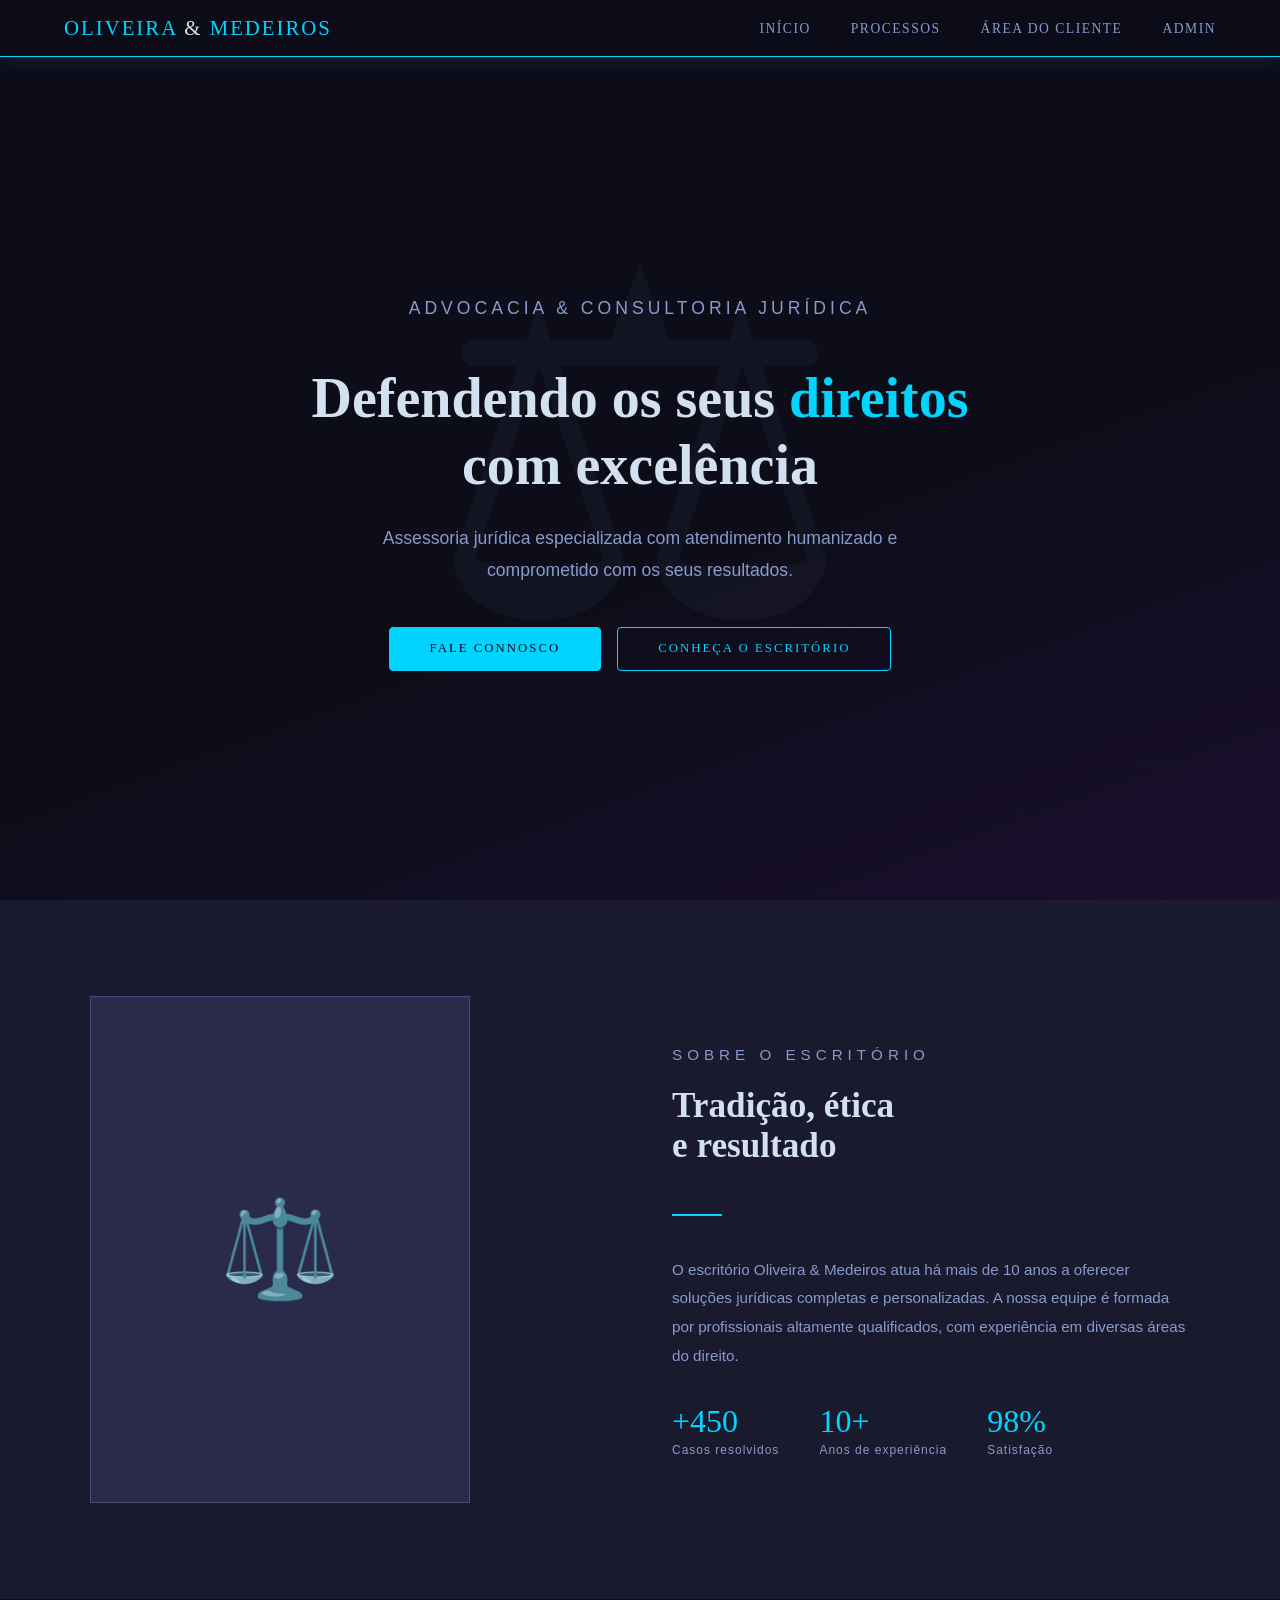
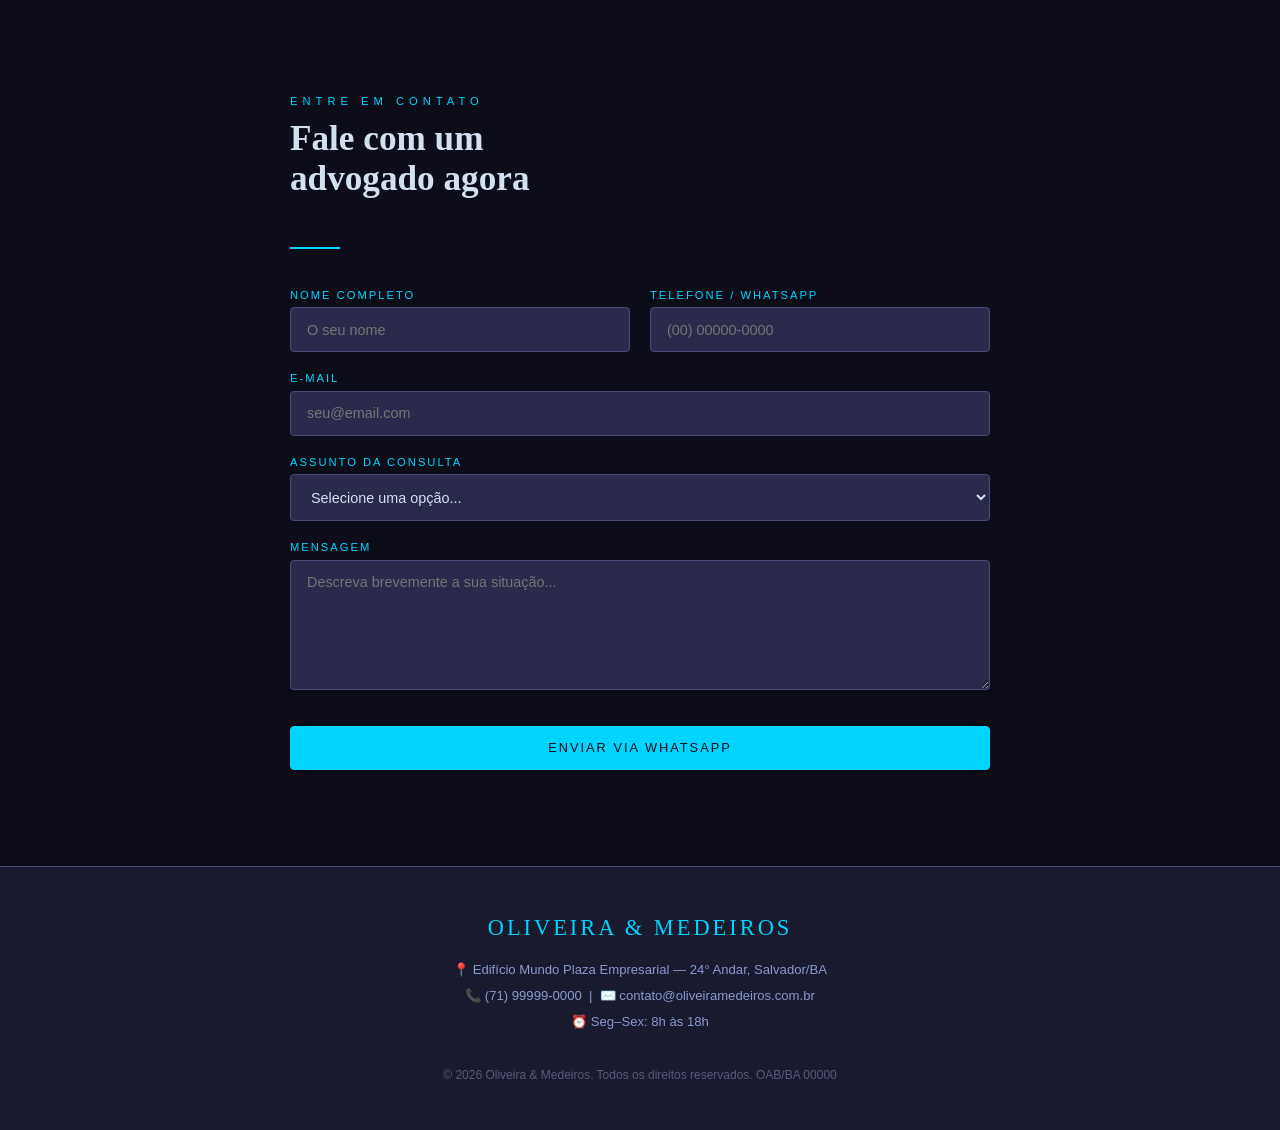
==== index.html @ 36598e97 "first commit" ====
<!DOCTYPE html>
<html lang="pt-BR">
<head>
  <meta charset="UTF-8">
  <meta name="viewport" content="width=device-width, initial-scale=1.0">
  <title>Oliveira & Medeiros — Advocacia</title>
  <link rel="stylesheet" href="style.css">
</head>
<body>

<nav id="navbar">
  <a href="index.html" class="logo">Oliveira <span>&</span> Medeiros</a>
  <div class="menu-toggle" id="mobile-menu">☰</div>
  <ul id="nav-list">
    <li><a href="index.html" class="nav-link active">Início</a></li>
    <li><a href="processos.html" class="nav-link">Processos</a></li>
    <li><a href="login.html" class="nav-link">Área do Cliente</a></li>
    <li><a href="admin.html" class="nav-link">Admin</a></li>
  </ul>
</nav>

<section id="hero">
  <div>
    <p class="hero-tag">Advocacia & Consultoria Jurídica</p>
    <h1>Defendendo os seus <span>direitos</span><br>com excelência</h1>
    <p>Assessoria jurídica especializada com atendimento humanizado e comprometido com os seus resultados.</p>
    <a href="#contato" class="btn btn-fill">Fale Connosco</a>
    &nbsp;&nbsp;
    <a href="#sobre" class="btn">Conheça o Escritório</a>
  </div>
</section>

<section id="sobre">
  <div class="sobre-grid">
    <div class="sobre-img">⚖️</div>
    <div class="sobre-text">
      <p class="section-label">Sobre o Escritório</p>
      <h2 class="section-title">Tradição, ética<br>e resultado</h2>
      <div class="divider"></div>
      <p>O escritório Oliveira & Medeiros atua há mais de 10 anos a oferecer soluções jurídicas completas e personalizadas. A nossa equipe é formada por profissionais altamente qualificados, com experiência em diversas áreas do direito.</p>
      <div class="stats">
        <div><span class="stat-num">+450</span><span class="stat-label">Casos resolvidos</span></div>
        <div><span class="stat-num">10+</span><span class="stat-label">Anos de experiência</span></div>
        <div><span class="stat-num">98%</span><span class="stat-label">Satisfação</span></div>
      </div>
    </div>
  </div>
</section>

<section id="contato">
  <div class="contato-inner">
    <p class="section-label">Entre em Contato</p>
    <h2 class="section-title">Fale com um<br>advogado agora</h2>
    <div class="divider"></div>

    <form id="meuForm">
        <div class="form-row">
          <div class="form-group">
            <label for="nome">Nome completo</label>
            <input type="text" id="nome" placeholder="O seu nome" required>
          </div>
          <div class="form-group">
            <label for="tel">Telefone / WhatsApp</label>
            <input type="tel" id="tel" placeholder="(00) 00000-0000" required>
          </div>
        </div>
        <div class="form-group">
          <label for="email">E-mail</label>
          <input type="email" id="email" placeholder="seu@email.com">
        </div>
        <div class="form-group">
          <label for="assunto">Assunto da Consulta</label>
          <select id="assunto" required>
            <option value="">Selecione uma opção...</option>
            <option>Agendar Consultoria</option>
            <option>Dúvida sobre um Processo</option>
            <option>Ação Trabalhista</option>
            <option>Direito de Família / Divórcio</option>
            <option>Defesa Criminal</option>
            <option>Outros Assuntos</option>
          </select>
        </div>
        <div class="form-group">
          <label for="msg">Mensagem</label>
          <textarea id="msg" placeholder="Descreva brevemente a sua situação..."></textarea>
        </div>
        <div class="form-submit">
          <button type="submit" id="btnEnviar" class="btn btn-fill" style="width: 100%;">
            Enviar via WhatsApp
          </button>
        </div>
    </form>
  </div>
</section>

<footer>
  <div class="footer-logo">OLIVEIRA & MEDEIROS</div>
  <div class="footer-info">
    📍 Edifício Mundo Plaza Empresarial — 24° Andar, Salvador/BA<br>
    📞 (71) 99999-0000 &nbsp;|&nbsp; ✉️ contato@oliveiramedeiros.com.br<br>
    ⏰ Seg–Sex: 8h às 18h
  </div>
  <div class="footer-copy">© 2026 Oliveira & Medeiros. Todos os direitos reservados. OAB/BA 00000</div>
</footer>

<script>
  const navbar = document.getElementById('navbar');
  const navLinks = document.querySelectorAll('.nav-link');
  const sections = document.querySelectorAll('section');
  const mobileMenu = document.getElementById('mobile-menu');
  const navList = document.getElementById('nav-list');

  mobileMenu.addEventListener('click', () => {
    navList.classList.toggle('show');
  });

  navLinks.forEach(link => {
    link.addEventListener('click', () => {
      navList.classList.remove('show');
    });
  });

  window.addEventListener('scroll', () => {
    if (window.scrollY > 50) {
      navbar.classList.add('scrolled');
    } else {
      navbar.classList.remove('scrolled');
    }

    let current = '';
    sections.forEach(section => {
      const sectionTop = section.offsetTop;
      if (scrollY >= (sectionTop - 150)) {
        current = section.getAttribute('id');
      }
    });

    navLinks.forEach(link => {
      link.classList.remove('active');
      if (link.getAttribute('href').includes(current)) {
        link.classList.add('active');
      }
    });
  });

  document.getElementById('meuForm').addEventListener('submit', function(e) {
    e.preventDefault(); 
    const meuNumero = "5571989525751"; 
    const nome = document.getElementById('nome').value;
    const tel = document.getElementById('tel').value;
    const email = document.getElementById('email').value || "Não informado";
    const assunto = document.getElementById('assunto').value;
    const msg = document.getElementById('msg').value || "Nenhuma mensagem adicional.";
    const texto = `*Novo Contacto via Site*\n\n` +
                  `*Nome:* ${nome}\n` +
                  `*Telefone:* ${tel}\n` +
                  `*E-mail:* ${email}\n` +
                  `*Assunto:* ${assunto}\n` +
                  `*Situação:* ${msg}`;
    const textoCodificado = encodeURIComponent(texto);
    const url = `https://wa.me/${meuNumero}?text=${textoCodificado}`;
    window.open(url, '_blank');
  });
</script>

</body>
</html>
---- style.css ----
* { margin: 0; padding: 0; box-sizing: border-box; }
:root {
  --gold: #00d4ff;
  --gold-light: #00f0ff;
  --black: #0d0d1a;
  --dark: #1a1a2e;
  --gray: #2a2a4a;
  --text: #d3e0f0;
  --muted: #8899cc;
}
html { scroll-behavior: smooth; }
body { font-family: 'Georgia', serif; background: var(--black); color: var(--text); }

nav {
  position: fixed; top: 0; width: 100%; z-index: 100;
  background: rgba(13,13,26,0.98); 
  border-bottom: 1px solid var(--gold);
  display: flex; justify-content: space-between; align-items: center;
  padding: 1rem 4rem; 
  box-shadow: 0 4px 20px rgba(0,212,255,0.1);
}
.logo { font-size: 1.3rem; color: var(--gold); letter-spacing: 2px; text-transform: uppercase; text-decoration: none; }
.logo span { color: var(--text); }
nav ul { list-style: none; display: flex; gap: 2.5rem; }
nav ul a { 
  color: var(--muted); text-decoration: none; font-size: 0.85rem; 
  letter-spacing: 1.5px; text-transform: uppercase; transition: color 0.3s; 
  position: relative;
}
nav ul a:hover, nav ul a.active { color: var(--gold); }
.menu-toggle { display: none; color: var(--gold); font-size: 1.8rem; cursor: pointer; }

.btn {
  display: inline-block; padding: 0.85rem 2.5rem;
  border: 1px solid var(--gold); color: var(--gold);
  text-decoration: none; letter-spacing: 2px; font-size: 0.8rem;
  text-transform: uppercase; transition: all 0.3s;
  background: transparent; cursor: pointer; border-radius: 4px;
  text-align: center;
}
.btn:hover { background: var(--gold); color: var(--black); }
.btn-fill { background: var(--gold); color: var(--black); }
.btn-fill:hover { background: var(--gold-light); border-color: var(--gold-light); }

input, textarea, select {
  width: 100%; padding: 0.85rem 1rem;
  background: var(--gray); border: 1px solid #4a4a7a;
  color: var(--text); font-family: sans-serif; font-size: 0.9rem;
  outline: none; transition: border-color 0.3s; border-radius: 4px;
}
input:focus, textarea:focus, select:focus { border-color: var(--gold); }
label { display: block; font-size: 0.7rem; letter-spacing: 2px; color: var(--gold); text-transform: uppercase; margin-bottom: 0.4rem; font-family: sans-serif; }

.page-container {
  min-height: 100vh;
  padding: 8rem 2rem 4rem;
  display: flex;
  align-items: center;
  justify-content: center;
}

.box-card {
  background: var(--dark);
  border: 1px solid #4a4a7a;
  padding: 3rem;
  border-radius: 8px;
  width: 100%;
  box-shadow: 0 10px 30px rgba(0,0,0,0.5);
}

.box-title { font-size: 1.8rem; margin-bottom: 0.5rem; text-align: center; color: var(--gold); }
.box-subtitle { font-family: sans-serif; color: var(--muted); text-align: center; margin-bottom: 2rem; font-size: 0.9rem; }

.admin-grid {
  display: grid;
  grid-template-columns: 1fr 1fr;
  gap: 1.5rem;
  max-width: 900px;
  margin: 0 auto;
}
.admin-item {
  background: var(--gray);
  padding: 1.5rem;
  border-radius: 8px;
  text-align: center;
  border: 1px solid #4a4a7a;
}
.admin-item h3 { margin-bottom: 1.5rem; font-size: 1.2rem; }
.admin-actions-grid {
  display: grid;
  grid-template-columns: 1fr 1fr;
  gap: 0.5rem;
}

@media (max-width: 768px) {
  .menu-toggle { display: block; }
  nav ul {
    position: absolute; top: 100%; left: 0; width: 100%;
    background: rgba(13,13,26,0.98);
    flex-direction: column; align-items: center; gap: 0;
    max-height: 0; overflow: hidden;
    transition: max-height 0.4s ease-in-out;
    border-bottom: 1px solid var(--gold);
  }
  nav ul.show { max-height: 300px; }
  nav ul a { display: block; padding: 1.5rem; border-bottom: 1px solid #4a4a7a; }
  .admin-grid { grid-template-columns: 1fr; }
  .box-card { padding: 2rem 1.5rem; }
}

#hero { min-height: 100vh; display: flex; align-items: center; justify-content: center; text-align: center; padding: 8rem 2rem 4rem; background: linear-gradient(160deg, #0d0d1a 60%, #1a0f2e); position: relative; overflow: hidden; }
#hero::before { content: '⚖'; position: absolute; font-size: 30rem; opacity: 0.03; top: 50%; left: 50%; transform: translate(-50%, -50%); pointer-events: none; }
.hero-tag { font-size: 0.75rem; letter-spacing: 4px; color: var(--gold); text-transform: uppercase; margin-bottom: 1.5rem; }
#hero h1 { font-size: 3.5rem; line-height: 1.2; margin-bottom: 1.5rem; }
#hero h1 span { color: var(--gold); }
#hero p { font-size: 1.1rem; color: var(--muted); max-width: 550px; margin: 0 auto 2.5rem; line-height: 1.8; font-family: sans-serif; }

section { padding: 6rem 4rem; }
.section-label { font-size: 0.7rem; letter-spacing: 5px; color: var(--gold); text-transform: uppercase; margin-bottom: 0.75rem; font-family: sans-serif; }
.section-title { font-size: 2.2rem; margin-bottom: 3rem; }
.divider { width: 50px; height: 2px; background: var(--gold); margin: 1rem 0 2.5rem; }

#sobre { background: var(--dark); }
.sobre-grid { display: grid; grid-template-columns: 1fr 1fr; gap: 4rem; align-items: center; max-width: 1100px; margin: 0 auto; }
.sobre-img { width: 100%; aspect-ratio: 3/4; max-width: 380px; background: var(--gray); border: 1px solid #4a4a7a; display: flex; align-items: center; justify-content: center; font-size: 6rem; color: #5a5a8a; }
.sobre-text p { font-family: sans-serif; color: var(--muted); line-height: 1.9; margin-bottom: 1rem; font-size: 0.95rem; }
.stats { display: flex; gap: 2.5rem; margin-top: 2rem; }
.stat-num { font-size: 2rem; color: var(--gold); display: block; }
.stat-label { font-size: 0.75rem; color: var(--muted); font-family: sans-serif; letter-spacing: 1px; }

#contato { background: var(--black); }
.contato-inner { max-width: 700px; margin: 0 auto; }
.form-group { margin-bottom: 1.25rem; }
.form-row { display: grid; grid-template-columns: 1fr 1fr; gap: 1.25rem; }
textarea { resize: vertical; min-height: 130px; }
.form-submit { margin-top: 2rem; }

footer { background: var(--dark); border-top: 1px solid #4a4a7a; padding: 3rem 4rem; text-align: center; }
.footer-logo { font-size: 1.4rem; color: var(--gold); letter-spacing: 3px; margin-bottom: 1rem; }
.footer-info { font-family: sans-serif; color: var(--muted); font-size: 0.82rem; line-height: 2; }
.footer-copy { margin-top: 2rem; font-size: 0.75rem; color: #5a5a7a; font-family: sans-serif; }

@media (max-width: 768px) {
  section { padding: 4rem 2rem; }
  #hero h1 { font-size: 2.4rem; }
  .sobre-grid { grid-template-columns: 1fr; }
  .form-row { grid-template-columns: 1fr; }
}
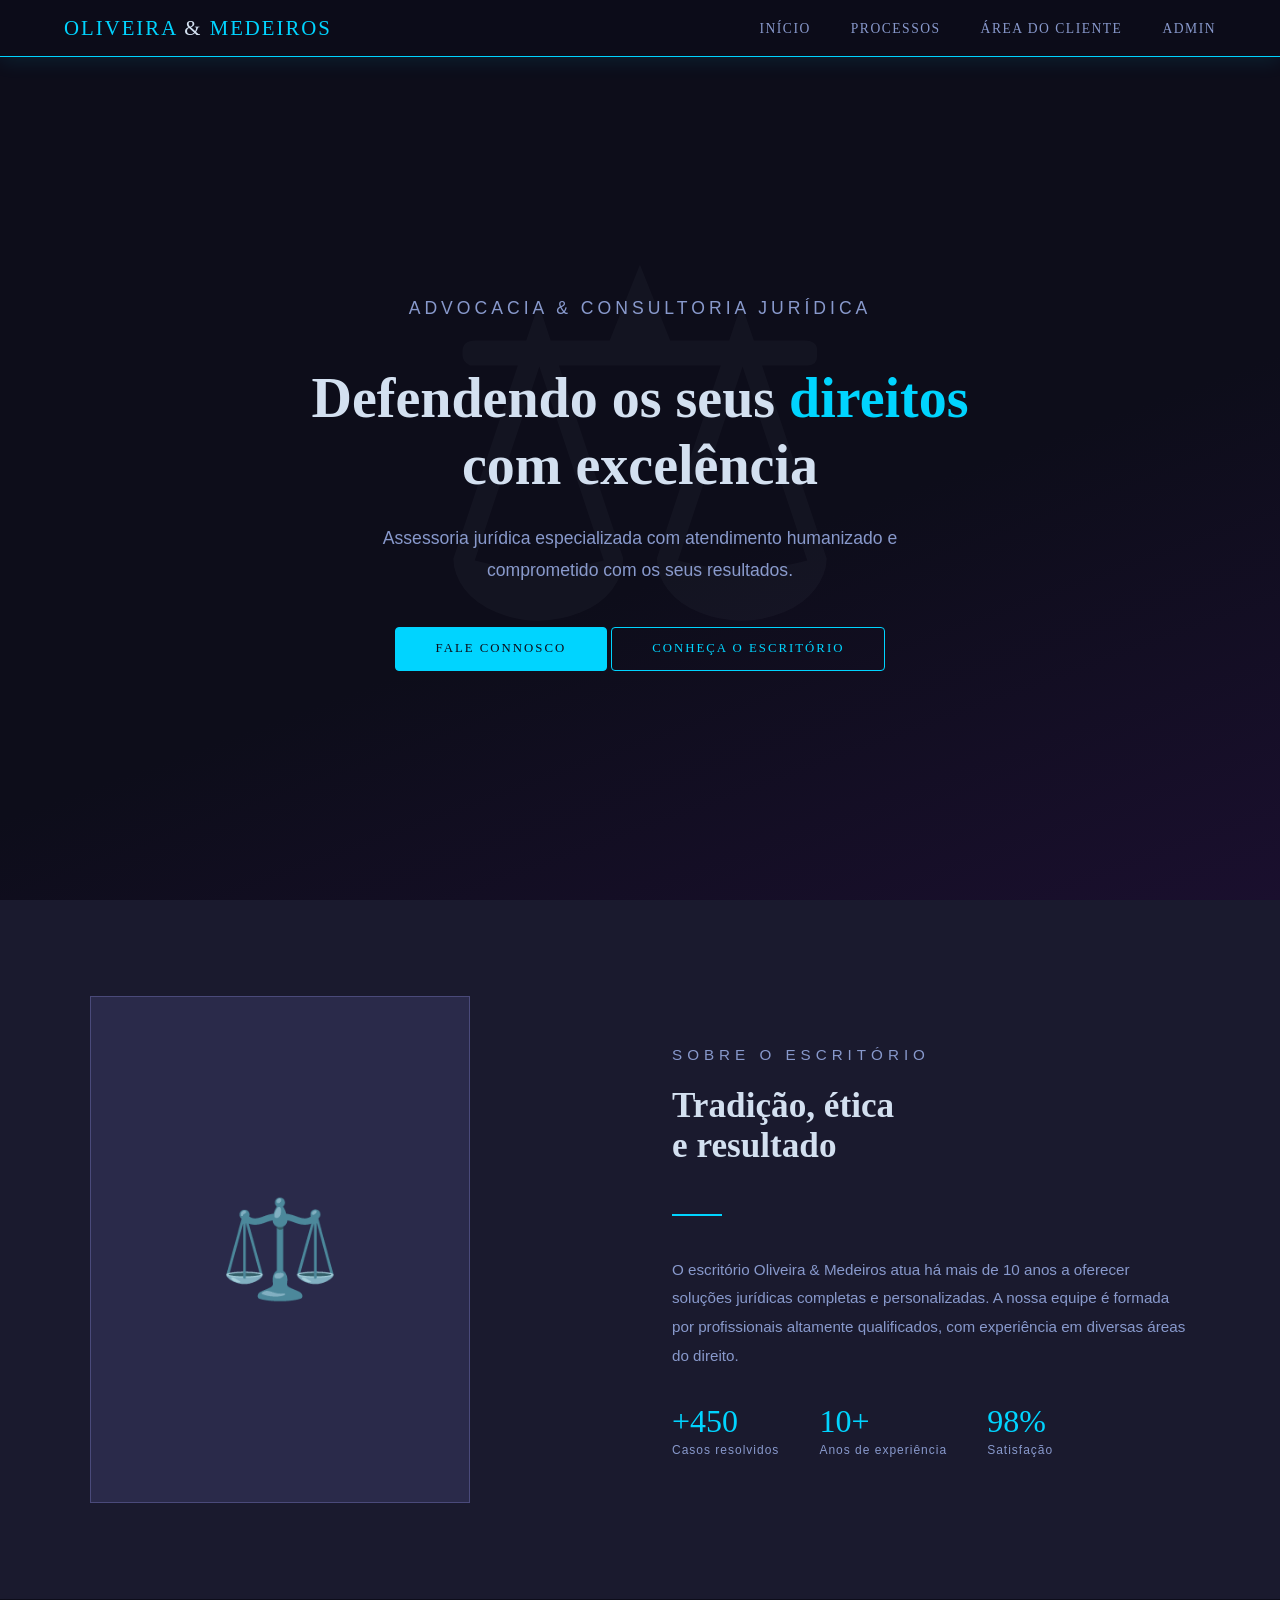
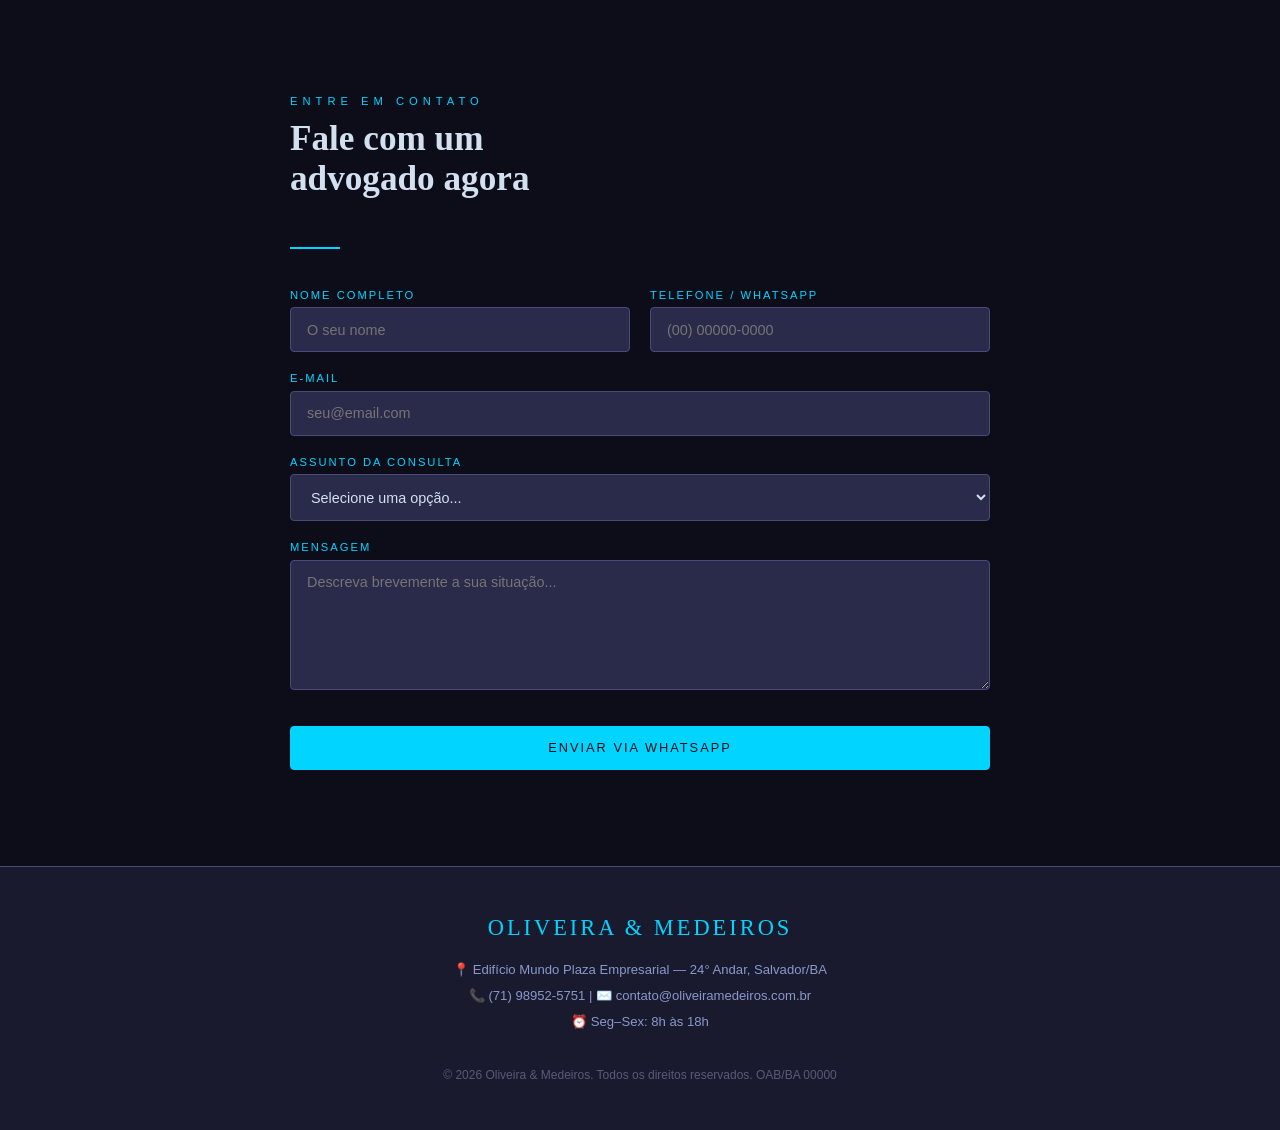
==== commit 04ee7d05: "Ok" ====
--- a/index.html
+++ b/index.html
@@ -25,7 +25,7 @@
     <h1>Defendendo os seus <span>direitos</span><br>com excelência</h1>
     <p>Assessoria jurídica especializada com atendimento humanizado e comprometido com os seus resultados.</p>
     <a href="#contato" class="btn btn-fill">Fale Connosco</a>
-    &nbsp;&nbsp;
+    
     <a href="#sobre" class="btn">Conheça o Escritório</a>
   </div>
 </section>
@@ -97,7 +97,7 @@
   <div class="footer-logo">OLIVEIRA & MEDEIROS</div>
   <div class="footer-info">
     📍 Edifício Mundo Plaza Empresarial — 24° Andar, Salvador/BA<br>
-    📞 (71) 99999-0000 &nbsp;|&nbsp; ✉️ contato@oliveiramedeiros.com.br<br>
+    📞 (71) 98952-5751  | ✉️ contato@oliveiramedeiros.com.br<br>
     ⏰ Seg–Sex: 8h às 18h
   </div>
   <div class="footer-copy">© 2026 Oliveira & Medeiros. Todos os direitos reservados. OAB/BA 00000</div>
@@ -158,7 +158,7 @@
                   `*Assunto:* ${assunto}\n` +
                   `*Situação:* ${msg}`;
     const textoCodificado = encodeURIComponent(texto);
-    const url = `https://wa.me/${meuNumero}?text=${textoCodificado}`;
+    const url = `https://web.whatsapp.com/send?phone=${meuNumero}&text=${textoCodificado}`;
     window.open(url, '_blank');
   });
 </script>
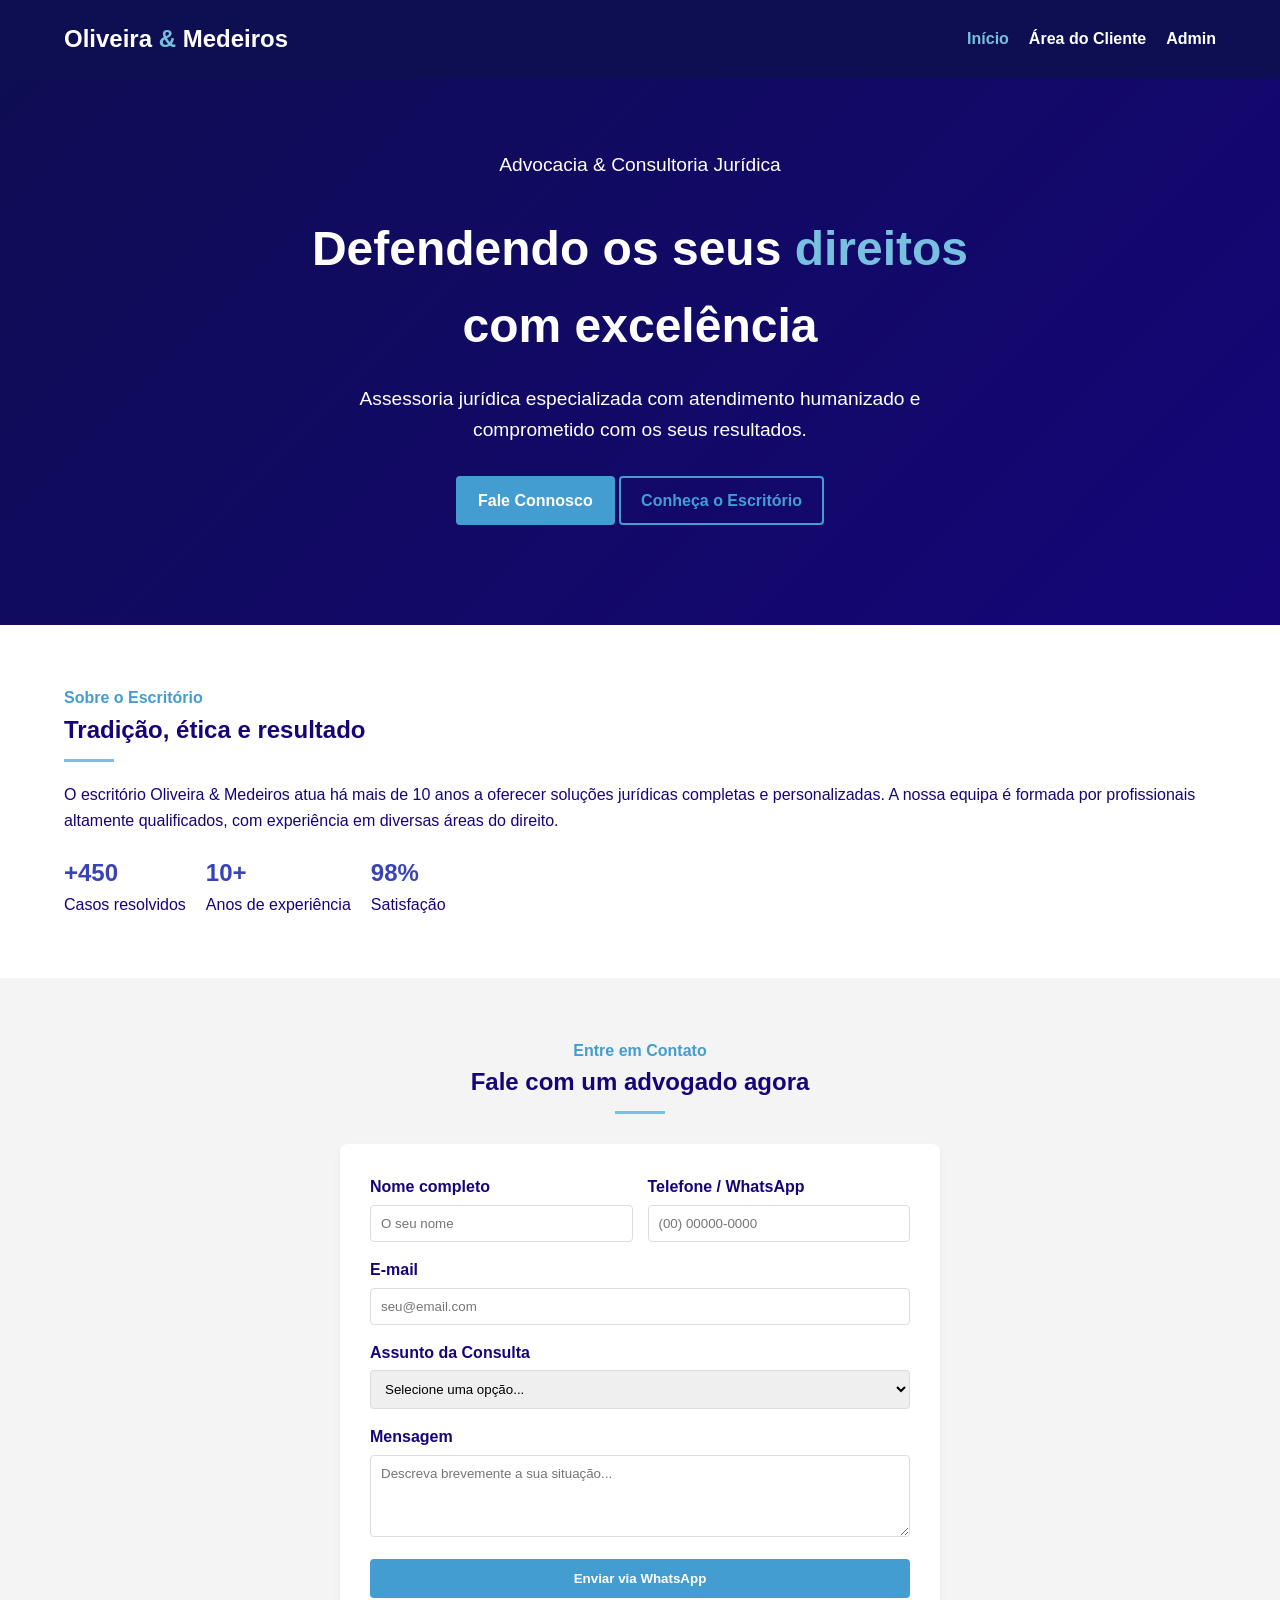
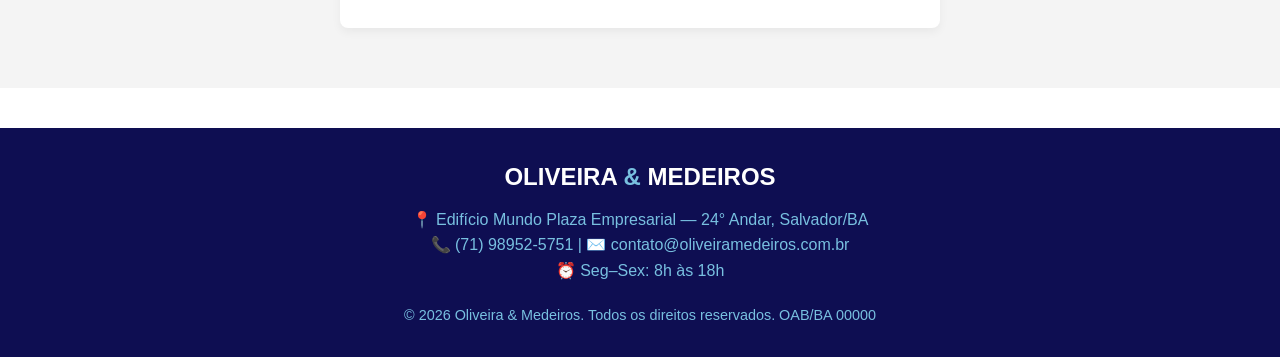
==== commit d5a6a366: "Separação da página admin e mudança no código." ====
--- a/index.html
+++ b/index.html
@@ -1,167 +1,619 @@
 <!DOCTYPE html>
 <html lang="pt-BR">
+
 <head>
   <meta charset="UTF-8">
   <meta name="viewport" content="width=device-width, initial-scale=1.0">
   <title>Oliveira & Medeiros — Advocacia</title>
-  <link rel="stylesheet" href="style.css">
+
+  <style>
+    /* ==========================================
+       VARIÁVEIS DE CORES (A Nova Paleta)
+       ========================================== */
+    :root {
+      --sky-blue-light: #78c0e0ff;
+      --blue-bell: #449dd1ff;
+      --navy: #150578ff;
+      --deep-twilight: #0e0e52ff;
+      --ocean-twilight: #3943b7ff;
+
+      --branco: #ffffff;
+      --cinza-claro: #f4f4f4;
+      --cinza-borda: #ddd;
+    }
+
+    /* ==========================================
+       ESTILOS GERAIS E TIPOGRAFIA
+       ========================================== */
+    * {
+      margin: 0;
+      padding: 0;
+      box-sizing: border-box;
+      font-family: sans-serif;
+    }
+
+    body {
+      color: var(--navy);
+      background-color: var(--branco);
+      line-height: 1.6;
+    }
+
+    a {
+      text-decoration: none;
+    }
+
+    /* Botões */
+    .btn {
+      display: inline-block;
+      padding: 10px 20px;
+      border-radius: 4px;
+      font-weight: bold;
+      cursor: pointer;
+      text-align: center;
+      transition: all 0.3s ease;
+      border: 2px solid var(--blue-bell);
+      color: var(--blue-bell);
+      background: transparent;
+    }
+
+    .btn:hover {
+      background: var(--sky-blue-light);
+      border-color: var(--sky-blue-light);
+      color: var(--deep-twilight);
+    }
+
+    .btn-fill {
+      background: var(--blue-bell);
+      color: var(--branco);
+      border: 2px solid var(--blue-bell);
+    }
+
+    .btn-fill:hover {
+      background: var(--ocean-twilight);
+      border-color: var(--ocean-twilight);
+      color: var(--branco);
+    }
+
+    /* ==========================================
+       NAVEGAÇÃO (Navbar)
+       ========================================== */
+    #navbar {
+      position: fixed;
+      top: 0;
+      width: 100%;
+      display: flex;
+      justify-content: space-between;
+      align-items: center;
+      padding: 20px 5%;
+      background: var(--deep-twilight);
+      z-index: 1000;
+      transition: 0.3s;
+    }
+
+    #navbar .logo {
+      color: var(--branco);
+      font-size: 24px;
+      font-weight: bold;
+    }
+
+    #navbar .logo span {
+      color: var(--sky-blue-light);
+    }
+
+    #nav-list {
+      display: flex;
+      list-style: none;
+      gap: 20px;
+    }
+
+    .nav-link {
+      color: var(--branco);
+      font-weight: bold;
+      transition: 0.3s;
+    }
+
+    .nav-link:hover,
+    .nav-link.active {
+      color: var(--sky-blue-light);
+    }
+
+    .menu-toggle {
+      display: none;
+      color: var(--branco);
+      font-size: 24px;
+      cursor: pointer;
+    }
+
+    /* ==========================================
+       PÁGINA INICIAL (Home)
+       ========================================== */
+    #hero {
+      background: linear-gradient(135deg, var(--deep-twilight), var(--navy));
+      color: var(--branco);
+      padding: 150px 5% 100px;
+      text-align: center;
+    }
+
+    #hero h1 {
+      font-size: 3rem;
+      margin-bottom: 20px;
+    }
+
+    #hero h1 span {
+      color: var(--sky-blue-light);
+    }
+
+    #hero p {
+      font-size: 1.2rem;
+      margin-bottom: 30px;
+      max-width: 600px;
+      margin-left: auto;
+      margin-right: auto;
+    }
+
+    section {
+      padding: 60px 5%;
+    }
+
+    /* ==========================================
+       CONTROLE DE VISUALIZAÇÃO (SPA)
+       ========================================== */
+    .view-section {
+      display: none;
+      padding-top: 100px;
+      min-height: 80vh;
+    }
+
+    .view-section.active {
+      display: block;
+    }
+
+    #view-home.active {
+      padding-top: 0;
+    }
+
+    /* ==========================================
+       SISTEMA: LOGIN E PAINÉIS
+       ========================================== */
+    .system-container {
+      max-width: 800px;
+      margin: 0 auto;
+      padding: 20px;
+    }
+
+    .system-header {
+      display: flex;
+      justify-content: space-between;
+      align-items: center;
+      margin-bottom: 30px;
+      border-bottom: 2px solid var(--sky-blue-light);
+      padding-bottom: 10px;
+      color: var(--navy);
+    }
+
+    /* Login */
+    .login-box {
+      max-width: 400px;
+      margin: 40px auto;
+      padding: 30px;
+      background: var(--cinza-claro);
+      border-radius: 8px;
+      border-top: 5px solid var(--ocean-twilight);
+      box-shadow: 0 4px 10px rgba(0, 0, 0, 0.1);
+    }
+
+    .form-group {
+      margin-bottom: 15px;
+    }
+
+    .form-group label {
+      display: block;
+      margin-bottom: 5px;
+      font-weight: bold;
+      color: var(--navy);
+    }
+
+    .form-group input,
+    .form-group select,
+    .form-group textarea {
+      width: 100%;
+      padding: 10px;
+      border: 1px solid var(--cinza-borda);
+      border-radius: 4px;
+    }
+
+    .login-error {
+      color: #e74c3c;
+      font-size: 14px;
+      margin-top: 10px;
+      display: none;
+    }
+
+    /* Tabela de Processos */
+    .process-card {
+      background: var(--branco);
+      border-left: 5px solid var(--blue-bell);
+      padding: 15px;
+      border-radius: 6px;
+      margin-bottom: 15px;
+      box-shadow: 0 2px 5px rgba(0, 0, 0, 0.1);
+    }
+
+    .process-header {
+      display: flex;
+      justify-content: space-between;
+      font-weight: bold;
+      margin-bottom: 10px;
+      color: var(--navy);
+    }
+
+    .status-badge {
+      padding: 4px 8px;
+      border-radius: 12px;
+      font-size: 12px;
+      font-weight: bold;
+      color: var(--branco);
+    }
+
+    .status-andamento {
+      background: var(--ocean-twilight);
+    }
+
+    .status-concluido {
+      background: var(--sky-blue-light);
+      color: var(--deep-twilight);
+    }
+
+    /* ==========================================
+       RODAPÉ (Footer)
+       ========================================== */
+    footer {
+      background: var(--deep-twilight);
+      color: var(--sky-blue-light);
+      text-align: center;
+      padding: 30px 5%;
+      margin-top: 40px;
+    }
+
+    .footer-logo {
+      font-size: 1.5rem;
+      font-weight: bold;
+      color: var(--branco);
+      margin-bottom: 10px;
+    }
+
+    /* ==========================================
+       RESPONSIVIDADE
+       ========================================== */
+    @media (max-width: 768px) {
+      .menu-toggle {
+        display: block;
+      }
+
+      #nav-list {
+        display: none;
+        flex-direction: column;
+        position: absolute;
+        top: 60px;
+        left: 0;
+        width: 100%;
+        background: var(--navy);
+        padding: 20px;
+      }
+
+      #nav-list.show {
+        display: flex;
+      }
+
+      .system-header {
+        flex-direction: column;
+        gap: 10px;
+      }
+
+      .form-row {
+        flex-direction: column;
+      }
+    }
+  </style>
 </head>
+
 <body>
 
-<nav id="navbar">
-  <a href="index.html" class="logo">Oliveira <span>&</span> Medeiros</a>
-  <div class="menu-toggle" id="mobile-menu">☰</div>
-  <ul id="nav-list">
-    <li><a href="index.html" class="nav-link active">Início</a></li>
-    <li><a href="processos.html" class="nav-link">Processos</a></li>
-    <li><a href="login.html" class="nav-link">Área do Cliente</a></li>
-    <li><a href="admin.html" class="nav-link">Admin</a></li>
-  </ul>
-</nav>
-
-<section id="hero">
-  <div>
-    <p class="hero-tag">Advocacia & Consultoria Jurídica</p>
-    <h1>Defendendo os seus <span>direitos</span><br>com excelência</h1>
-    <p>Assessoria jurídica especializada com atendimento humanizado e comprometido com os seus resultados.</p>
-    <a href="#contato" class="btn btn-fill">Fale Connosco</a>
-    
-    <a href="#sobre" class="btn">Conheça o Escritório</a>
+  <nav id="navbar">
+    <a href="#" onclick="navigate('home')" class="logo">Oliveira <span>&</span> Medeiros</a>
+    <div class="menu-toggle" id="mobile-menu">☰</div>
+    <ul id="nav-list">
+      <li><a href="#" onclick="navigate('home')" class="nav-link active" data-target="home">Início</a></li>
+      <li><a href="#" onclick="navigate('login')" class="nav-link" data-target="login">Área do Cliente</a></li>
+      <li><a href="admin.html" class="nav-link">Admin</a></li>
+    </ul>
+  </nav>
+
+  <div id="view-home" class="view-section active">
+    <section id="hero">
+      <div>
+        <p class="hero-tag">Advocacia & Consultoria Jurídica</p>
+        <h1>Defendendo os seus <span>direitos</span><br>com excelência</h1>
+        <p>Assessoria jurídica especializada com atendimento humanizado e comprometido com os seus resultados.</p>
+        <a href="#contato" class="btn btn-fill">Fale Connosco</a>
+        <a href="#sobre" class="btn">Conheça o Escritório</a>
+      </div>
+    </section>
+
+    <section id="sobre">
+      <div class="sobre-grid">
+        <div class="sobre-text">
+          <p class="section-label" style="color: var(--blue-bell); font-weight: bold;">Sobre o Escritório</p>
+          <h2 class="section-title">Tradição, ética e resultado</h2>
+          <div class="divider"
+            style="height: 3px; background: var(--sky-blue-light); width: 50px; margin: 10px 0 20px;"></div>
+          <p>O escritório Oliveira & Medeiros atua há mais de 10 anos a oferecer soluções jurídicas completas e
+            personalizadas. A nossa equipa é formada por profissionais altamente qualificados, com experiência em
+            diversas áreas do direito.</p>
+          <div class="stats" style="display: flex; gap: 20px; margin-top: 20px;">
+            <div><span class="stat-num"
+                style="font-size: 24px; font-weight: bold; color: var(--ocean-twilight);">+450</span><br><span
+                class="stat-label">Casos resolvidos</span></div>
+            <div><span class="stat-num"
+                style="font-size: 24px; font-weight: bold; color: var(--ocean-twilight);">10+</span><br><span
+                class="stat-label">Anos de experiência</span></div>
+            <div><span class="stat-num"
+                style="font-size: 24px; font-weight: bold; color: var(--ocean-twilight);">98%</span><br><span
+                class="stat-label">Satisfação</span></div>
+          </div>
+        </div>
+      </div>
+    </section>
+
+    <section id="contato" style="background: var(--cinza-claro);">
+      <div class="contato-inner" style="max-width: 600px; margin: 0 auto;">
+        <p class="section-label" style="color: var(--blue-bell); font-weight: bold; text-align: center;">Entre em
+          Contato</p>
+        <h2 class="section-title" style="text-align: center;">Fale com um advogado agora</h2>
+        <div class="divider"
+          style="height: 3px; background: var(--sky-blue-light); width: 50px; margin: 10px auto 30px;"></div>
+
+        <form id="meuForm"
+          style="background: var(--branco); padding: 30px; border-radius: 8px; box-shadow: 0 4px 10px rgba(0,0,0,0.05);">
+          <div class="form-row" style="display: flex; gap: 15px;">
+            <div class="form-group" style="flex: 1;">
+              <label for="nome">Nome completo</label>
+              <input type="text" id="nome" placeholder="O seu nome" required>
+            </div>
+            <div class="form-group" style="flex: 1;">
+              <label for="tel">Telefone / WhatsApp</label>
+              <input type="tel" id="tel" placeholder="(00) 00000-0000" required>
+            </div>
+          </div>
+          <div class="form-group">
+            <label for="email">E-mail</label>
+            <input type="email" id="email" placeholder="seu@email.com">
+          </div>
+          <div class="form-group">
+            <label for="assunto">Assunto da Consulta</label>
+            <select id="assunto" required>
+              <option value="">Selecione uma opção...</option>
+              <option>Agendar Consultoria</option>
+              <option>Dúvida sobre um Processo</option>
+              <option>Ação Trabalhista</option>
+              <option>Direito de Família / Divórcio</option>
+              <option>Defesa Criminal</option>
+              <option>Outros Assuntos</option>
+            </select>
+          </div>
+          <div class="form-group">
+            <label for="msg">Mensagem</label>
+            <textarea id="msg" placeholder="Descreva brevemente a sua situação..." rows="4"></textarea>
+          </div>
+          <div class="form-submit">
+            <button type="submit" id="btnEnviar" class="btn btn-fill" style="width: 100%;">
+              Enviar via WhatsApp
+            </button>
+          </div>
+        </form>
+      </div>
+    </section>
   </div>
-</section>
-
-<section id="sobre">
-  <div class="sobre-grid">
-    <div class="sobre-img">⚖️</div>
-    <div class="sobre-text">
-      <p class="section-label">Sobre o Escritório</p>
-      <h2 class="section-title">Tradição, ética<br>e resultado</h2>
-      <div class="divider"></div>
-      <p>O escritório Oliveira & Medeiros atua há mais de 10 anos a oferecer soluções jurídicas completas e personalizadas. A nossa equipe é formada por profissionais altamente qualificados, com experiência em diversas áreas do direito.</p>
-      <div class="stats">
-        <div><span class="stat-num">+450</span><span class="stat-label">Casos resolvidos</span></div>
-        <div><span class="stat-num">10+</span><span class="stat-label">Anos de experiência</span></div>
-        <div><span class="stat-num">98%</span><span class="stat-label">Satisfação</span></div>
+
+  <div id="view-login" class="view-section">
+    <div class="system-container login-box">
+      <h2 style="text-align: center; margin-bottom: 20px; color: var(--navy);">Acesso do Cliente</h2>
+
+      <form id="form-login">
+        <div class="form-group">
+          <label for="login-user">CPF do Cliente</label>
+          <input type="text" id="login-user" required>
+        </div>
+        <div class="form-group">
+          <label for="login-pass">Senha</label>
+          <input type="password" id="login-pass" required>
+        </div>
+        <p id="login-error" class="login-error">Credenciais inválidas!</p>
+        <button type="submit" class="btn btn-fill" style="width: 100%; margin-top: 10px;">Entrar</button>
+      </form>
+      <p style="text-align: center; font-size: 12px; margin-top: 15px; color: #666;">
+        (Dica de teste -> Cliente: cliente / 123)
+      </p>
+    </div>
+  </div>
+
+  <div id="view-cliente" class="view-section">
+    <div class="system-container">
+      <div class="system-header">
+        <h2>Meus Processos</h2>
+        <button onclick="logout()" class="btn">Sair</button>
+      </div>
+      <div id="lista-processos-cliente">
       </div>
     </div>
   </div>
-</section>
-
-<section id="contato">
-  <div class="contato-inner">
-    <p class="section-label">Entre em Contato</p>
-    <h2 class="section-title">Fale com um<br>advogado agora</h2>
-    <div class="divider"></div>
-
-    <form id="meuForm">
-        <div class="form-row">
-          <div class="form-group">
-            <label for="nome">Nome completo</label>
-            <input type="text" id="nome" placeholder="O seu nome" required>
+
+  <footer>
+    <div class="footer-logo">OLIVEIRA <span style="color: var(--sky-blue-light);">&</span> MEDEIROS</div>
+    <div class="footer-info">
+      📍 Edifício Mundo Plaza Empresarial — 24° Andar, Salvador/BA<br>
+      📞 (71) 98952-5751 | ✉️ contato@oliveiramedeiros.com.br<br>
+      ⏰ Seg–Sex: 8h às 18h
+    </div>
+    <div class="footer-copy" style="margin-top: 20px; font-size: 0.9em;">
+      © 2026 Oliveira & Medeiros. Todos os direitos reservados. OAB/BA 00000
+    </div>
+  </footer>
+
+  <script>
+    /* ==================================================
+       1. NAVEGAÇÃO E SCROLL
+       ================================================== */
+    const navbar = document.getElementById('navbar');
+    const navLinks = document.querySelectorAll('.nav-link');
+    const sections = document.querySelectorAll('section');
+    const mobileMenu = document.getElementById('mobile-menu');
+    const navList = document.getElementById('nav-list');
+
+    mobileMenu.addEventListener('click', () => {
+      navList.classList.toggle('show');
+    });
+
+    navLinks.forEach(link => {
+      link.addEventListener('click', () => {
+        navList.classList.remove('show');
+      });
+    });
+
+    window.addEventListener('scroll', () => {
+      if (document.getElementById('view-home').classList.contains('active')) {
+        let current = '';
+        sections.forEach(section => {
+          const sectionTop = section.offsetTop;
+          if (scrollY >= (sectionTop - 150)) {
+            current = section.getAttribute('id');
+          }
+        });
+
+        navLinks.forEach(link => {
+          if (link.getAttribute('data-target') === 'home') {
+            link.classList.add('active');
+          } else {
+            link.classList.remove('active');
+          }
+        });
+      }
+    });
+
+    /* ==================================================
+       2. WHATSAPP FORM
+       ================================================== */
+    document.getElementById('meuForm').addEventListener('submit', function (e) {
+      e.preventDefault();
+      const meuNumero = "5571989525751";
+      const nome = document.getElementById('nome').value;
+      const tel = document.getElementById('tel').value;
+      const email = document.getElementById('email').value || "Não informado";
+      const assunto = document.getElementById('assunto').value;
+      const msg = document.getElementById('msg').value || "Nenhuma mensagem adicional.";
+
+      const texto = `*Novo Contato via Site*\n\n` +
+        `*Nome:* ${nome}\n` +
+        `*Telefone:* ${tel}\n` +
+        `*E-mail:* ${email}\n` +
+        `*Assunto:* ${assunto}\n` +
+        `*Situação:* ${msg}`;
+
+      const textoCodificado = encodeURIComponent(texto);
+      const url = `https://web.whatsapp.com/send?phone=${meuNumero}&text=${textoCodificado}`;
+      window.open(url, '_blank');
+    });
+
+    /* ==================================================
+       3. LÓGICA SPA E SISTEMA DE PROCESSOS
+       ================================================== */
+    let bdProcessos = [];
+
+    // Integração dos dados usando localStorage para conectar as duas páginas (Admin/Cliente)
+    function loadProcessos() {
+      const data = localStorage.getItem('bdProcessos');
+      if (data) {
+        bdProcessos = JSON.parse(data);
+      } else {
+        bdProcessos = [
+          { numero: '0001234-56.2023.8.05.0001', cliente: 'cliente', nomeCliente: 'João Silva', acao: 'Ação Trabalhista', status: 'Em andamento' },
+          { numero: '0009876-12.2024.8.05.0001', cliente: 'cliente', nomeCliente: 'João Silva', acao: 'Divórcio Consensual', status: 'Concluído' },
+          { numero: '0004567-89.2025.8.05.0001', cliente: 'outro', nomeCliente: 'Maria Souza', acao: 'Defesa Criminal', status: 'Em andamento' }
+        ];
+        localStorage.setItem('bdProcessos', JSON.stringify(bdProcessos));
+      }
+    }
+
+    loadProcessos();
+
+    function navigate(viewName) {
+      document.querySelectorAll('.view-section').forEach(el => el.classList.remove('active'));
+
+      navLinks.forEach(link => {
+        if (link.getAttribute('data-target')) {
+          link.classList.remove('active');
+        }
+      });
+      const activeLink = document.querySelector(`.nav-link[data-target="${viewName}"]`);
+      if (activeLink) activeLink.classList.add('active');
+
+      if (viewName === 'home') {
+        document.getElementById('view-home').classList.add('active');
+      } else if (viewName === 'login') {
+        document.getElementById('view-login').classList.add('active');
+        document.getElementById('form-login').reset();
+        document.getElementById('login-error').style.display = 'none';
+      } else if (viewName === 'cliente') {
+        loadProcessos(); // Atualiza a lista em caso de novidades do painel admin
+        document.getElementById('view-cliente').classList.add('active');
+        renderizarProcessosCliente();
+      }
+      window.scrollTo(0, 0);
+    }
+
+    document.getElementById('form-login').addEventListener('submit', function (e) {
+      e.preventDefault();
+      const user = document.getElementById('login-user').value;
+      const pass = document.getElementById('login-pass').value;
+      const errorMsg = document.getElementById('login-error');
+
+      if (user === 'cliente' && pass === 'cliente') {
+        navigate('cliente');
+      } else {
+        errorMsg.style.display = 'block';
+      }
+    });
+
+    function logout() {
+      navigate('home');
+    }
+
+    function renderizarProcessosCliente() {
+      const container = document.getElementById('lista-processos-cliente');
+      container.innerHTML = '';
+
+      const meusProcessos = bdProcessos.filter(p => p.cliente === 'cliente');
+
+      if (meusProcessos.length === 0) {
+        container.innerHTML = '<p>Nenhum processo encontrado vinculado ao seu CPF.</p>';
+        return;
+      }
+
+      meusProcessos.forEach(p => {
+        const badgeClass = p.status === 'Concluído' ? 'status-concluido' : 'status-andamento';
+        container.innerHTML += `
+        <div class="process-card">
+          <div class="process-header">
+            <span>Processo: ${p.numero}</span>
+            <span class="status-badge ${badgeClass}">${p.status}</span>
           </div>
-          <div class="form-group">
-            <label for="tel">Telefone / WhatsApp</label>
-            <input type="tel" id="tel" placeholder="(00) 00000-0000" required>
-          </div>
+          <p><strong>Ação:</strong> ${p.acao}</p>
         </div>
-        <div class="form-group">
-          <label for="email">E-mail</label>
-          <input type="email" id="email" placeholder="seu@email.com">
-        </div>
-        <div class="form-group">
-          <label for="assunto">Assunto da Consulta</label>
-          <select id="assunto" required>
-            <option value="">Selecione uma opção...</option>
-            <option>Agendar Consultoria</option>
-            <option>Dúvida sobre um Processo</option>
-            <option>Ação Trabalhista</option>
-            <option>Direito de Família / Divórcio</option>
-            <option>Defesa Criminal</option>
-            <option>Outros Assuntos</option>
-          </select>
-        </div>
-        <div class="form-group">
-          <label for="msg">Mensagem</label>
-          <textarea id="msg" placeholder="Descreva brevemente a sua situação..."></textarea>
-        </div>
-        <div class="form-submit">
-          <button type="submit" id="btnEnviar" class="btn btn-fill" style="width: 100%;">
-            Enviar via WhatsApp
-          </button>
-        </div>
-    </form>
-  </div>
-</section>
-
-<footer>
-  <div class="footer-logo">OLIVEIRA & MEDEIROS</div>
-  <div class="footer-info">
-    📍 Edifício Mundo Plaza Empresarial — 24° Andar, Salvador/BA<br>
-    📞 (71) 98952-5751  | ✉️ contato@oliveiramedeiros.com.br<br>
-    ⏰ Seg–Sex: 8h às 18h
-  </div>
-  <div class="footer-copy">© 2026 Oliveira & Medeiros. Todos os direitos reservados. OAB/BA 00000</div>
-</footer>
-
-<script>
-  const navbar = document.getElementById('navbar');
-  const navLinks = document.querySelectorAll('.nav-link');
-  const sections = document.querySelectorAll('section');
-  const mobileMenu = document.getElementById('mobile-menu');
-  const navList = document.getElementById('nav-list');
-
-  mobileMenu.addEventListener('click', () => {
-    navList.classList.toggle('show');
-  });
-
-  navLinks.forEach(link => {
-    link.addEventListener('click', () => {
-      navList.classList.remove('show');
-    });
-  });
-
-  window.addEventListener('scroll', () => {
-    if (window.scrollY > 50) {
-      navbar.classList.add('scrolled');
-    } else {
-      navbar.classList.remove('scrolled');
-    }
-
-    let current = '';
-    sections.forEach(section => {
-      const sectionTop = section.offsetTop;
-      if (scrollY >= (sectionTop - 150)) {
-        current = section.getAttribute('id');
-      }
-    });
-
-    navLinks.forEach(link => {
-      link.classList.remove('active');
-      if (link.getAttribute('href').includes(current)) {
-        link.classList.add('active');
-      }
-    });
-  });
-
-  document.getElementById('meuForm').addEventListener('submit', function(e) {
-    e.preventDefault(); 
-    const meuNumero = "5571989525751"; 
-    const nome = document.getElementById('nome').value;
-    const tel = document.getElementById('tel').value;
-    const email = document.getElementById('email').value || "Não informado";
-    const assunto = document.getElementById('assunto').value;
-    const msg = document.getElementById('msg').value || "Nenhuma mensagem adicional.";
-    const texto = `*Novo Contacto via Site*\n\n` +
-                  `*Nome:* ${nome}\n` +
-                  `*Telefone:* ${tel}\n` +
-                  `*E-mail:* ${email}\n` +
-                  `*Assunto:* ${assunto}\n` +
-                  `*Situação:* ${msg}`;
-    const textoCodificado = encodeURIComponent(texto);
-    const url = `https://web.whatsapp.com/send?phone=${meuNumero}&text=${textoCodificado}`;
-    window.open(url, '_blank');
-  });
-</script>
+      `;
+      });
+    }
+  </script>
 
 </body>
+
 </html>
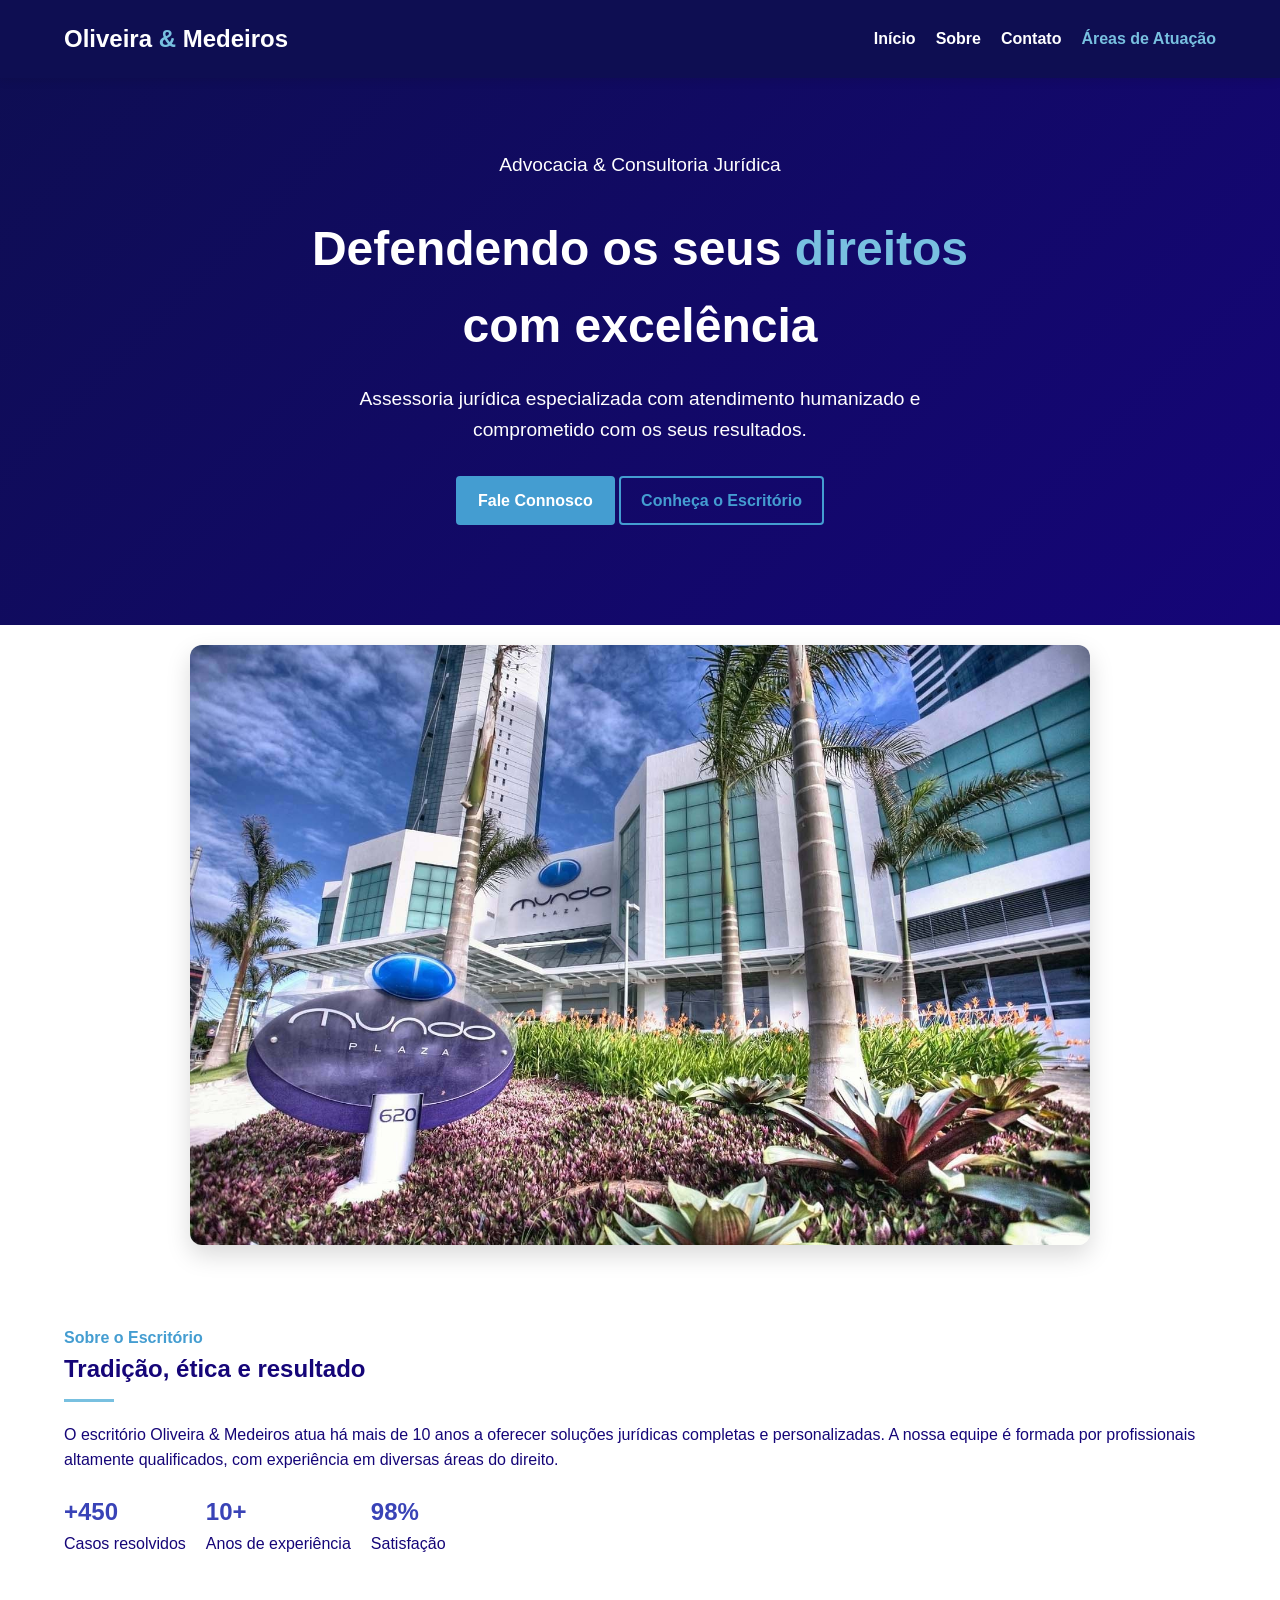
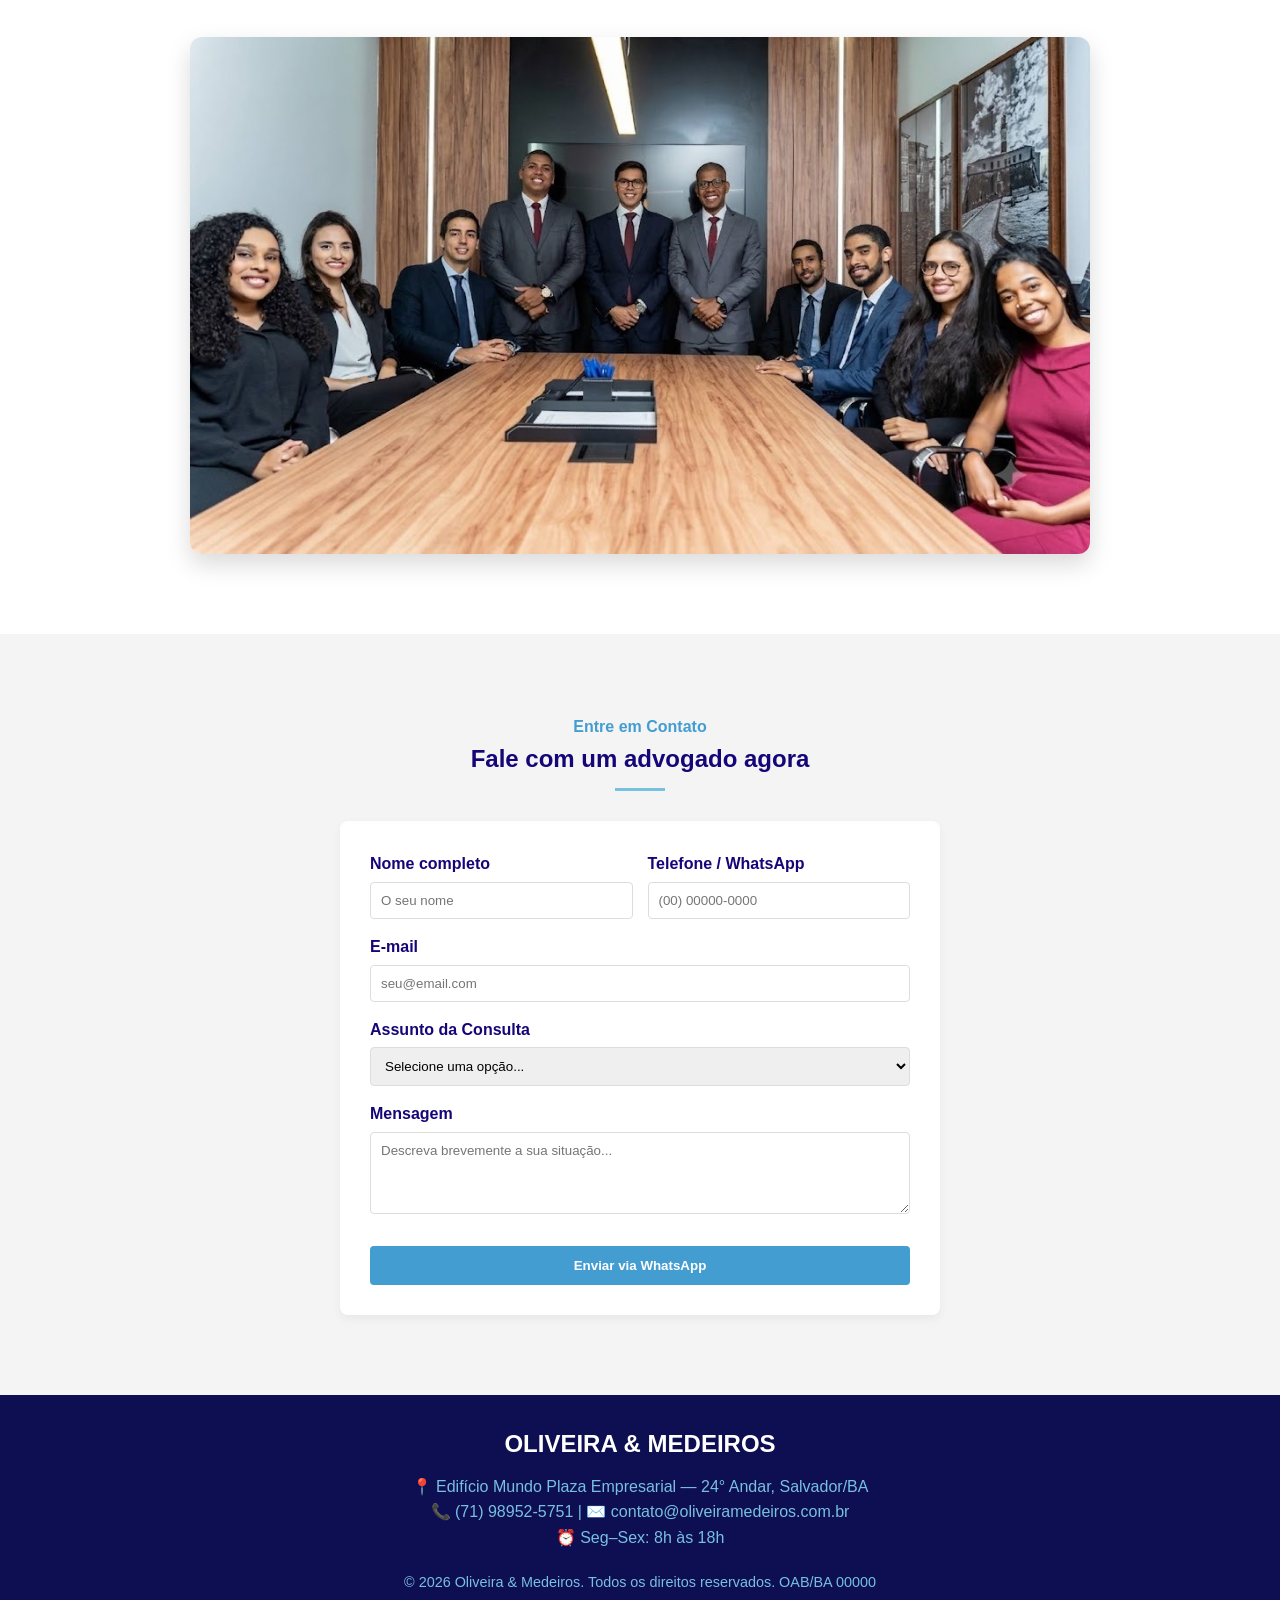
==== commit dbdaf828: "Adiciona página de áreas e fotos do escritório" ====
--- a/index.html
+++ b/index.html
@@ -5,382 +5,69 @@
   <meta charset="UTF-8">
   <meta name="viewport" content="width=device-width, initial-scale=1.0">
   <title>Oliveira & Medeiros — Advocacia</title>
-
-  <style>
-    /* ==========================================
-       VARIÁVEIS DE CORES (A Nova Paleta)
-       ========================================== */
-    :root {
-      --sky-blue-light: #78c0e0ff;
-      --blue-bell: #449dd1ff;
-      --navy: #150578ff;
-      --deep-twilight: #0e0e52ff;
-      --ocean-twilight: #3943b7ff;
-
-      --branco: #ffffff;
-      --cinza-claro: #f4f4f4;
-      --cinza-borda: #ddd;
-    }
-
-    /* ==========================================
-       ESTILOS GERAIS E TIPOGRAFIA
-       ========================================== */
-    * {
-      margin: 0;
-      padding: 0;
-      box-sizing: border-box;
-      font-family: sans-serif;
-    }
-
-    body {
-      color: var(--navy);
-      background-color: var(--branco);
-      line-height: 1.6;
-    }
-
-    a {
-      text-decoration: none;
-    }
-
-    /* Botões */
-    .btn {
-      display: inline-block;
-      padding: 10px 20px;
-      border-radius: 4px;
-      font-weight: bold;
-      cursor: pointer;
-      text-align: center;
-      transition: all 0.3s ease;
-      border: 2px solid var(--blue-bell);
-      color: var(--blue-bell);
-      background: transparent;
-    }
-
-    .btn:hover {
-      background: var(--sky-blue-light);
-      border-color: var(--sky-blue-light);
-      color: var(--deep-twilight);
-    }
-
-    .btn-fill {
-      background: var(--blue-bell);
-      color: var(--branco);
-      border: 2px solid var(--blue-bell);
-    }
-
-    .btn-fill:hover {
-      background: var(--ocean-twilight);
-      border-color: var(--ocean-twilight);
-      color: var(--branco);
-    }
-
-    /* ==========================================
-       NAVEGAÇÃO (Navbar)
-       ========================================== */
-    #navbar {
-      position: fixed;
-      top: 0;
-      width: 100%;
-      display: flex;
-      justify-content: space-between;
-      align-items: center;
-      padding: 20px 5%;
-      background: var(--deep-twilight);
-      z-index: 1000;
-      transition: 0.3s;
-    }
-
-    #navbar .logo {
-      color: var(--branco);
-      font-size: 24px;
-      font-weight: bold;
-    }
-
-    #navbar .logo span {
-      color: var(--sky-blue-light);
-    }
-
-    #nav-list {
-      display: flex;
-      list-style: none;
-      gap: 20px;
-    }
-
-    .nav-link {
-      color: var(--branco);
-      font-weight: bold;
-      transition: 0.3s;
-    }
-
-    .nav-link:hover,
-    .nav-link.active {
-      color: var(--sky-blue-light);
-    }
-
-    .menu-toggle {
-      display: none;
-      color: var(--branco);
-      font-size: 24px;
-      cursor: pointer;
-    }
-
-    /* ==========================================
-       PÁGINA INICIAL (Home)
-       ========================================== */
-    #hero {
-      background: linear-gradient(135deg, var(--deep-twilight), var(--navy));
-      color: var(--branco);
-      padding: 150px 5% 100px;
-      text-align: center;
-    }
-
-    #hero h1 {
-      font-size: 3rem;
-      margin-bottom: 20px;
-    }
-
-    #hero h1 span {
-      color: var(--sky-blue-light);
-    }
-
-    #hero p {
-      font-size: 1.2rem;
-      margin-bottom: 30px;
-      max-width: 600px;
-      margin-left: auto;
-      margin-right: auto;
-    }
-
-    section {
-      padding: 60px 5%;
-    }
-
-    /* ==========================================
-       CONTROLE DE VISUALIZAÇÃO (SPA)
-       ========================================== */
-    .view-section {
-      display: none;
-      padding-top: 100px;
-      min-height: 80vh;
-    }
-
-    .view-section.active {
-      display: block;
-    }
-
-    #view-home.active {
-      padding-top: 0;
-    }
-
-    /* ==========================================
-       SISTEMA: LOGIN E PAINÉIS
-       ========================================== */
-    .system-container {
-      max-width: 800px;
-      margin: 0 auto;
-      padding: 20px;
-    }
-
-    .system-header {
-      display: flex;
-      justify-content: space-between;
-      align-items: center;
-      margin-bottom: 30px;
-      border-bottom: 2px solid var(--sky-blue-light);
-      padding-bottom: 10px;
-      color: var(--navy);
-    }
-
-    /* Login */
-    .login-box {
-      max-width: 400px;
-      margin: 40px auto;
-      padding: 30px;
-      background: var(--cinza-claro);
-      border-radius: 8px;
-      border-top: 5px solid var(--ocean-twilight);
-      box-shadow: 0 4px 10px rgba(0, 0, 0, 0.1);
-    }
-
-    .form-group {
-      margin-bottom: 15px;
-    }
-
-    .form-group label {
-      display: block;
-      margin-bottom: 5px;
-      font-weight: bold;
-      color: var(--navy);
-    }
-
-    .form-group input,
-    .form-group select,
-    .form-group textarea {
-      width: 100%;
-      padding: 10px;
-      border: 1px solid var(--cinza-borda);
-      border-radius: 4px;
-    }
-
-    .login-error {
-      color: #e74c3c;
-      font-size: 14px;
-      margin-top: 10px;
-      display: none;
-    }
-
-    /* Tabela de Processos */
-    .process-card {
-      background: var(--branco);
-      border-left: 5px solid var(--blue-bell);
-      padding: 15px;
-      border-radius: 6px;
-      margin-bottom: 15px;
-      box-shadow: 0 2px 5px rgba(0, 0, 0, 0.1);
-    }
-
-    .process-header {
-      display: flex;
-      justify-content: space-between;
-      font-weight: bold;
-      margin-bottom: 10px;
-      color: var(--navy);
-    }
-
-    .status-badge {
-      padding: 4px 8px;
-      border-radius: 12px;
-      font-size: 12px;
-      font-weight: bold;
-      color: var(--branco);
-    }
-
-    .status-andamento {
-      background: var(--ocean-twilight);
-    }
-
-    .status-concluido {
-      background: var(--sky-blue-light);
-      color: var(--deep-twilight);
-    }
-
-    /* ==========================================
-       RODAPÉ (Footer)
-       ========================================== */
-    footer {
-      background: var(--deep-twilight);
-      color: var(--sky-blue-light);
-      text-align: center;
-      padding: 30px 5%;
-      margin-top: 40px;
-    }
-
-    .footer-logo {
-      font-size: 1.5rem;
-      font-weight: bold;
-      color: var(--branco);
-      margin-bottom: 10px;
-    }
-
-    /* ==========================================
-       RESPONSIVIDADE
-       ========================================== */
-    @media (max-width: 768px) {
-      .menu-toggle {
-        display: block;
-      }
-
-      #nav-list {
-        display: none;
-        flex-direction: column;
-        position: absolute;
-        top: 60px;
-        left: 0;
-        width: 100%;
-        background: var(--navy);
-        padding: 20px;
-      }
-
-      #nav-list.show {
-        display: flex;
-      }
-
-      .system-header {
-        flex-direction: column;
-        gap: 10px;
-      }
-
-      .form-row {
-        flex-direction: column;
-      }
-    }
-  </style>
+  
+  <link rel="stylesheet" href="style.css">
 </head>
 
 <body>
 
   <nav id="navbar">
-    <a href="#" onclick="navigate('home')" class="logo">Oliveira <span>&</span> Medeiros</a>
+    <a href="#hero" class="logo">Oliveira <span>&</span> Medeiros</a>
     <div class="menu-toggle" id="mobile-menu">☰</div>
     <ul id="nav-list">
-      <li><a href="#" onclick="navigate('home')" class="nav-link active" data-target="home">Início</a></li>
-      <li><a href="#" onclick="navigate('login')" class="nav-link" data-target="login">Área do Cliente</a></li>
-      <li><a href="admin.html" class="nav-link">Admin</a></li>
+      <li><a href="#hero" class="nav-link">Início</a></li>
+      <li><a href="#sobre" class="nav-link">Sobre</a></li>
+      <li><a href="#contato" class="nav-link">Contato</a></li>
+      <li><a href="areas.html" class="nav-link text-sky">Áreas de Atuação</a></li>
     </ul>
   </nav>
 
-  <div id="view-home" class="view-section active">
+  <main>
     <section id="hero">
       <div>
-        <p class="hero-tag">Advocacia & Consultoria Jurídica</p>
+        <p>Advocacia & Consultoria Jurídica</p>
         <h1>Defendendo os seus <span>direitos</span><br>com excelência</h1>
         <p>Assessoria jurídica especializada com atendimento humanizado e comprometido com os seus resultados.</p>
         <a href="#contato" class="btn btn-fill">Fale Connosco</a>
         <a href="#sobre" class="btn">Conheça o Escritório</a>
       </div>
     </section>
+    
+    <section id="office-image">
+      <img src="fachadaEscritorio.jpeg" alt="Fachada do Edifício Mundo Plaza em Salvador">
+    </section>
 
     <section id="sobre">
-      <div class="sobre-grid">
-        <div class="sobre-text">
-          <p class="section-label" style="color: var(--blue-bell); font-weight: bold;">Sobre o Escritório</p>
-          <h2 class="section-title">Tradição, ética e resultado</h2>
-          <div class="divider"
-            style="height: 3px; background: var(--sky-blue-light); width: 50px; margin: 10px 0 20px;"></div>
-          <p>O escritório Oliveira & Medeiros atua há mais de 10 anos a oferecer soluções jurídicas completas e
-            personalizadas. A nossa equipa é formada por profissionais altamente qualificados, com experiência em
-            diversas áreas do direito.</p>
-          <div class="stats" style="display: flex; gap: 20px; margin-top: 20px;">
-            <div><span class="stat-num"
-                style="font-size: 24px; font-weight: bold; color: var(--ocean-twilight);">+450</span><br><span
-                class="stat-label">Casos resolvidos</span></div>
-            <div><span class="stat-num"
-                style="font-size: 24px; font-weight: bold; color: var(--ocean-twilight);">10+</span><br><span
-                class="stat-label">Anos de experiência</span></div>
-            <div><span class="stat-num"
-                style="font-size: 24px; font-weight: bold; color: var(--ocean-twilight);">98%</span><br><span
-                class="stat-label">Satisfação</span></div>
-          </div>
+      <div>
+        <p class="section-label text-blue">Sobre o Escritório</p>
+        <h2>Tradição, ética e resultado</h2>
+        <div class="divider"></div>
+        <p>O escritório Oliveira & Medeiros atua há mais de 10 anos a oferecer soluções jurídicas completas e personalizadas. A nossa equipe é formada por profissionais altamente qualificados, com experiência em diversas áreas do direito.</p>
+
+        <div class="stats flex-gap">
+          <div><span class="text-ocean">+450</span><br>Casos resolvidos</div>
+          <div><span class="text-ocean">10+</span><br>Anos de experiência</div>
+          <div><span class="text-ocean">98%</span><br>Satisfação</div>
         </div>
       </div>
     </section>
+    <section id="team-image">
+      <img src="fotosDosAdvogados.jpeg" alt="Equipe de advogados Oliveira & Medeiros">
+    </section>
 
-    <section id="contato" style="background: var(--cinza-claro);">
-      <div class="contato-inner" style="max-width: 600px; margin: 0 auto;">
-        <p class="section-label" style="color: var(--blue-bell); font-weight: bold; text-align: center;">Entre em
-          Contato</p>
-        <h2 class="section-title" style="text-align: center;">Fale com um advogado agora</h2>
-        <div class="divider"
-          style="height: 3px; background: var(--sky-blue-light); width: 50px; margin: 10px auto 30px;"></div>
+    <section id="contato">
+      <div class="contato-inner">
+        <p class="section-label text-blue text-center">Entre em Contato</p>
+        <h2 class="text-center">Fale com um advogado agora</h2>
+        <div class="divider center"></div>
 
-        <form id="meuForm"
-          style="background: var(--branco); padding: 30px; border-radius: 8px; box-shadow: 0 4px 10px rgba(0,0,0,0.05);">
-          <div class="form-row" style="display: flex; gap: 15px;">
-            <div class="form-group" style="flex: 1;">
+        <form id="form-contato" class="form-container">
+          <div class="form-row">
+            <div class="form-group">
               <label for="nome">Nome completo</label>
               <input type="text" id="nome" placeholder="O seu nome" required>
             </div>
-            <div class="form-group" style="flex: 1;">
+            <div class="form-group">
               <label for="tel">Telefone / WhatsApp</label>
               <input type="tel" id="tel" placeholder="(00) 00000-0000" required>
             </div>
@@ -405,215 +92,23 @@
             <label for="msg">Mensagem</label>
             <textarea id="msg" placeholder="Descreva brevemente a sua situação..." rows="4"></textarea>
           </div>
-          <div class="form-submit">
-            <button type="submit" id="btnEnviar" class="btn btn-fill" style="width: 100%;">
-              Enviar via WhatsApp
-            </button>
-          </div>
+          <button type="submit" class="btn btn-fill btn-block">Enviar via WhatsApp</button>
         </form>
       </div>
     </section>
-  </div>
-
-  <div id="view-login" class="view-section">
-    <div class="system-container login-box">
-      <h2 style="text-align: center; margin-bottom: 20px; color: var(--navy);">Acesso do Cliente</h2>
-
-      <form id="form-login">
-        <div class="form-group">
-          <label for="login-user">CPF do Cliente</label>
-          <input type="text" id="login-user" required>
-        </div>
-        <div class="form-group">
-          <label for="login-pass">Senha</label>
-          <input type="password" id="login-pass" required>
-        </div>
-        <p id="login-error" class="login-error">Credenciais inválidas!</p>
-        <button type="submit" class="btn btn-fill" style="width: 100%; margin-top: 10px;">Entrar</button>
-      </form>
-      <p style="text-align: center; font-size: 12px; margin-top: 15px; color: #666;">
-        (Dica de teste -> Cliente: cliente / 123)
-      </p>
-    </div>
-  </div>
-
-  <div id="view-cliente" class="view-section">
-    <div class="system-container">
-      <div class="system-header">
-        <h2>Meus Processos</h2>
-        <button onclick="logout()" class="btn">Sair</button>
-      </div>
-      <div id="lista-processos-cliente">
-      </div>
-    </div>
-  </div>
+  </main>
 
   <footer>
-    <div class="footer-logo">OLIVEIRA <span style="color: var(--sky-blue-light);">&</span> MEDEIROS</div>
-    <div class="footer-info">
+    <div class="footer-logo">OLIVEIRA <span>&</span> MEDEIROS</div>
+    <div>
       📍 Edifício Mundo Plaza Empresarial — 24° Andar, Salvador/BA<br>
       📞 (71) 98952-5751 | ✉️ contato@oliveiramedeiros.com.br<br>
       ⏰ Seg–Sex: 8h às 18h
     </div>
-    <div class="footer-copy" style="margin-top: 20px; font-size: 0.9em;">
-      © 2026 Oliveira & Medeiros. Todos os direitos reservados. OAB/BA 00000
-    </div>
+    <div class="footer-copy">© 2026 Oliveira & Medeiros. Todos os direitos reservados. OAB/BA 00000</div>
   </footer>
 
-  <script>
-    /* ==================================================
-       1. NAVEGAÇÃO E SCROLL
-       ================================================== */
-    const navbar = document.getElementById('navbar');
-    const navLinks = document.querySelectorAll('.nav-link');
-    const sections = document.querySelectorAll('section');
-    const mobileMenu = document.getElementById('mobile-menu');
-    const navList = document.getElementById('nav-list');
-
-    mobileMenu.addEventListener('click', () => {
-      navList.classList.toggle('show');
-    });
-
-    navLinks.forEach(link => {
-      link.addEventListener('click', () => {
-        navList.classList.remove('show');
-      });
-    });
-
-    window.addEventListener('scroll', () => {
-      if (document.getElementById('view-home').classList.contains('active')) {
-        let current = '';
-        sections.forEach(section => {
-          const sectionTop = section.offsetTop;
-          if (scrollY >= (sectionTop - 150)) {
-            current = section.getAttribute('id');
-          }
-        });
-
-        navLinks.forEach(link => {
-          if (link.getAttribute('data-target') === 'home') {
-            link.classList.add('active');
-          } else {
-            link.classList.remove('active');
-          }
-        });
-      }
-    });
-
-    /* ==================================================
-       2. WHATSAPP FORM
-       ================================================== */
-    document.getElementById('meuForm').addEventListener('submit', function (e) {
-      e.preventDefault();
-      const meuNumero = "5571989525751";
-      const nome = document.getElementById('nome').value;
-      const tel = document.getElementById('tel').value;
-      const email = document.getElementById('email').value || "Não informado";
-      const assunto = document.getElementById('assunto').value;
-      const msg = document.getElementById('msg').value || "Nenhuma mensagem adicional.";
-
-      const texto = `*Novo Contato via Site*\n\n` +
-        `*Nome:* ${nome}\n` +
-        `*Telefone:* ${tel}\n` +
-        `*E-mail:* ${email}\n` +
-        `*Assunto:* ${assunto}\n` +
-        `*Situação:* ${msg}`;
-
-      const textoCodificado = encodeURIComponent(texto);
-      const url = `https://web.whatsapp.com/send?phone=${meuNumero}&text=${textoCodificado}`;
-      window.open(url, '_blank');
-    });
-
-    /* ==================================================
-       3. LÓGICA SPA E SISTEMA DE PROCESSOS
-       ================================================== */
-    let bdProcessos = [];
-
-    // Integração dos dados usando localStorage para conectar as duas páginas (Admin/Cliente)
-    function loadProcessos() {
-      const data = localStorage.getItem('bdProcessos');
-      if (data) {
-        bdProcessos = JSON.parse(data);
-      } else {
-        bdProcessos = [
-          { numero: '0001234-56.2023.8.05.0001', cliente: 'cliente', nomeCliente: 'João Silva', acao: 'Ação Trabalhista', status: 'Em andamento' },
-          { numero: '0009876-12.2024.8.05.0001', cliente: 'cliente', nomeCliente: 'João Silva', acao: 'Divórcio Consensual', status: 'Concluído' },
-          { numero: '0004567-89.2025.8.05.0001', cliente: 'outro', nomeCliente: 'Maria Souza', acao: 'Defesa Criminal', status: 'Em andamento' }
-        ];
-        localStorage.setItem('bdProcessos', JSON.stringify(bdProcessos));
-      }
-    }
-
-    loadProcessos();
-
-    function navigate(viewName) {
-      document.querySelectorAll('.view-section').forEach(el => el.classList.remove('active'));
-
-      navLinks.forEach(link => {
-        if (link.getAttribute('data-target')) {
-          link.classList.remove('active');
-        }
-      });
-      const activeLink = document.querySelector(`.nav-link[data-target="${viewName}"]`);
-      if (activeLink) activeLink.classList.add('active');
-
-      if (viewName === 'home') {
-        document.getElementById('view-home').classList.add('active');
-      } else if (viewName === 'login') {
-        document.getElementById('view-login').classList.add('active');
-        document.getElementById('form-login').reset();
-        document.getElementById('login-error').style.display = 'none';
-      } else if (viewName === 'cliente') {
-        loadProcessos(); // Atualiza a lista em caso de novidades do painel admin
-        document.getElementById('view-cliente').classList.add('active');
-        renderizarProcessosCliente();
-      }
-      window.scrollTo(0, 0);
-    }
-
-    document.getElementById('form-login').addEventListener('submit', function (e) {
-      e.preventDefault();
-      const user = document.getElementById('login-user').value;
-      const pass = document.getElementById('login-pass').value;
-      const errorMsg = document.getElementById('login-error');
-
-      if (user === 'cliente' && pass === 'cliente') {
-        navigate('cliente');
-      } else {
-        errorMsg.style.display = 'block';
-      }
-    });
-
-    function logout() {
-      navigate('home');
-    }
-
-    function renderizarProcessosCliente() {
-      const container = document.getElementById('lista-processos-cliente');
-      container.innerHTML = '';
-
-      const meusProcessos = bdProcessos.filter(p => p.cliente === 'cliente');
-
-      if (meusProcessos.length === 0) {
-        container.innerHTML = '<p>Nenhum processo encontrado vinculado ao seu CPF.</p>';
-        return;
-      }
-
-      meusProcessos.forEach(p => {
-        const badgeClass = p.status === 'Concluído' ? 'status-concluido' : 'status-andamento';
-        container.innerHTML += `
-        <div class="process-card">
-          <div class="process-header">
-            <span>Processo: ${p.numero}</span>
-            <span class="status-badge ${badgeClass}">${p.status}</span>
-          </div>
-          <p><strong>Ação:</strong> ${p.acao}</p>
-        </div>
-      `;
-      });
-    }
-  </script>
-
+  <script src="script.js"></script>
 </body>
 
 </html>
--- a/style.css
+++ b/style.css
@@ -0,0 +1,412 @@
+/* ==========================================
+   1. VARIÁVEIS DE CORES
+   ========================================== */
+:root {
+  --sky-blue-light: #78c0e0;
+  --blue-bell: #449dd1;
+  --navy: #150578;
+  --deep-twilight: #0e0e52;
+  --ocean-twilight: #3943b7;
+  --branco: #ffffff;
+  --cinza-claro: #f4f4f4;
+  --cinza-borda: #dddddd;
+}
+
+/* ==========================================
+   2. RESET E ESTILOS GERAIS
+   ========================================== */
+* {
+  margin: 0;
+  padding: 0;
+  box-sizing: border-box;
+  font-family: sans-serif;
+  scroll-behavior: smooth;
+}
+
+body {
+  color: var(--navy);
+  background-color: var(--branco);
+  line-height: 1.6;
+}
+
+a {
+  text-decoration: none;
+}
+
+section {
+  padding: 80px 5%;
+}
+
+/* Utilitários de Texto e Layout */
+.text-center {
+  text-align: center;
+}
+
+.text-blue {
+  color: var(--blue-bell);
+  font-weight: bold;
+}
+
+.text-ocean {
+  color: var(--ocean-twilight);
+  font-weight: bold;
+  font-size: 24px;
+}
+
+.text-sky {
+  color: var(--sky-blue-light) !important;
+}
+
+.flex-gap {
+  display: flex;
+  gap: 20px;
+}
+
+.divider {
+  height: 3px;
+  background: var(--sky-blue-light);
+  width: 50px;
+  margin: 10px 0 20px;
+}
+
+.divider.center {
+  margin: 10px auto 30px;
+}
+
+/* ==========================================
+   3. BOTÕES
+   ========================================== */
+.btn {
+  display: inline-block;
+  padding: 10px 20px;
+  border-radius: 4px;
+  font-weight: bold;
+  cursor: pointer;
+  text-align: center;
+  transition: all 0.3s ease;
+  border: 2px solid var(--blue-bell);
+  color: var(--blue-bell);
+  background: transparent;
+  width: 100%;
+  max-width: max-content;
+}
+
+.btn:hover {
+  background: var(--sky-blue-light);
+  border-color: var(--sky-blue-light);
+  color: var(--deep-twilight);
+}
+
+.btn-fill {
+  background: var(--blue-bell);
+  color: var(--branco);
+}
+
+.btn-fill:hover {
+  background: var(--ocean-twilight);
+  border-color: var(--ocean-twilight);
+  color: var(--branco);
+}
+
+.btn-block {
+  max-width: 100%;
+  margin-top: 10px;
+}
+
+/* ==========================================
+   4. NAVEGAÇÃO (Navbar)
+   ========================================== */
+#navbar {
+  position: fixed;
+  top: 0;
+  width: 100%;
+  display: flex;
+  justify-content: space-between;
+  align-items: center;
+  padding: 20px 5%;
+  background: var(--deep-twilight);
+  z-index: 1000;
+  transition: 0.3s;
+  box-shadow: 0 2px 10px rgba(0,0,0,0.1);
+}
+
+#navbar .logo {
+  color: var(--branco);
+  font-size: 24px;
+  font-weight: bold;
+}
+
+#navbar .logo span {
+  color: var(--sky-blue-light);
+}
+
+#nav-list {
+  display: flex;
+  list-style: none;
+  gap: 20px;
+}
+
+.nav-link {
+  color: var(--branco);
+  font-weight: bold;
+  transition: 0.3s;
+}
+
+.nav-link:hover {
+  color: var(--sky-blue-light);
+}
+
+.menu-toggle {
+  display: none;
+  color: var(--branco);
+  font-size: 24px;
+  cursor: pointer;
+}
+
+/* ==========================================
+   5. SEÇÕES DA PÁGINA INICIAL
+   ========================================== */
+#hero {
+  background: linear-gradient(135deg, var(--deep-twilight), var(--navy));
+  color: var(--branco);
+  padding: 150px 5% 100px;
+  text-align: center;
+}
+
+#hero h1 {
+  font-size: 3rem;
+  margin-bottom: 20px;
+}
+
+#hero h1 span {
+  color: var(--sky-blue-light);
+}
+
+#hero p {
+  font-size: 1.2rem;
+  margin: 0 auto 30px;
+  max-width: 600px;
+}
+
+/* IMAGEM DO ESCRITÓRIO (MUNDO PLAZA) */
+#office-image {
+  width: 100%;
+  padding: 0 20px; 
+  box-sizing: border-box;
+  text-align: center;
+  background-color: var(--branco);
+}
+
+#office-image img {
+  width: 100%;
+  max-width: 900px; 
+  height: auto; 
+  border-radius: 12px;
+  box-shadow: 0 10px 25px rgba(0,0,0,0.15);
+  margin-top: 20px; 
+  position: relative;
+  z-index: 10;
+  display: block;
+  margin-left: auto;
+  margin-right: auto;
+}
+
+/* SOBRE E ESTATÍSTICAS */
+.stats {
+  margin-top: 20px;
+}
+
+#contato {
+  background: var(--cinza-claro);
+}
+
+.contato-inner {
+  max-width: 600px;
+  margin: 0 auto;
+}
+
+/* ==========================================
+   6. FORMULÁRIOS
+   ========================================== */
+.form-container {
+  background: var(--branco);
+  padding: 30px;
+  border-radius: 8px;
+  box-shadow: 0 4px 10px rgba(0, 0, 0, 0.05);
+}
+
+.form-row {
+  display: flex;
+  gap: 15px;
+}
+
+.form-group {
+  flex: 1;
+  margin-bottom: 15px;
+}
+
+.form-group label {
+  display: block;
+  margin-bottom: 5px;
+  font-weight: bold;
+  color: var(--navy);
+}
+
+.form-group input,
+.form-group select,
+.form-group textarea {
+  width: 100%;
+  padding: 10px;
+  border: 1px solid var(--cinza-borda);
+  border-radius: 4px;
+}
+
+/* ==========================================
+   7. RODAPÉ (Footer)
+   ========================================== */
+footer {
+  background: var(--deep-twilight);
+  color: var(--sky-blue-light);
+  text-align: center;
+  padding: 30px 5%;
+}
+
+.footer-logo {
+  font-size: 1.5rem;
+  font-weight: bold;
+  color: var(--branco);
+  margin-bottom: 10px;
+}
+
+.footer-copy {
+  margin-top: 20px;
+  font-size: 0.9em;
+}
+
+/* ==========================================
+   8. PÁGINA: ÁREAS DE ATUAÇÃO (areas.html)
+   ========================================== */
+#page-header {
+  background: var(--navy);
+  color: var(--branco);
+  padding: 150px 5% 60px;
+}
+
+#page-header h1 {
+  font-size: 2.5rem;
+}
+
+#page-header h1 span {
+  color: var(--sky-blue-light);
+}
+
+#page-header p {
+  max-width: 700px;
+  margin: 0 auto;
+  font-size: 1.1rem;
+}
+
+#areas-atuacao {
+  background-color: var(--cinza-claro);
+}
+
+.areas-grid {
+  display: grid;
+  grid-template-columns: repeat(auto-fit, minmax(280px, 1fr));
+  gap: 30px;
+  max-width: 1200px;
+  margin: 0 auto;
+}
+
+.area-card {
+  background: var(--branco);
+  border-radius: 8px;
+  overflow: hidden;
+  box-shadow: 0 4px 15px rgba(0, 0, 0, 0.05);
+  transition: transform 0.3s ease, box-shadow 0.3s ease;
+  border-bottom: 4px solid transparent;
+}
+
+.area-card:hover {
+  transform: translateY(-5px);
+  box-shadow: 0 10px 25px rgba(0, 0, 0, 0.1);
+  border-bottom: 4px solid var(--blue-bell);
+}
+
+.area-card img {
+  width: 100%;
+  height: 200px;
+  object-fit: cover;
+}
+
+.area-card-content {
+  padding: 25px 20px;
+}
+
+.area-card-content h3 {
+  color: var(--navy);
+  margin-bottom: 10px;
+  font-size: 1.25rem;
+}
+
+.area-card-content p {
+  color: #555;
+  font-size: 0.95rem;
+  line-height: 1.5;
+}
+/* ==========================================
+   SEÇÃO: IMAGEM DA EQUIPE DE ADVOGADOS
+   ========================================== */
+#team-image {
+  width: 100%;
+  padding: 0 20px 80px; /* Adiciona um espaço na parte de baixo antes do Contato */
+  box-sizing: border-box;
+  text-align: center;
+  background-color: var(--branco);
+}
+
+#team-image img {
+  width: 100%;
+  max-width: 900px;
+  height: auto;
+  border-radius: 12px;
+  box-shadow: 0 10px 25px rgba(0,0,0,0.15);
+  display: block;
+  margin: 0 auto;
+}
+/* ==========================================
+   9. RESPONSIVIDADE (Telas menores e Celulares)
+   ========================================== */
+@media (max-width: 768px) {
+  /* Menu Mobile */
+  .menu-toggle {
+    display: block;
+  }
+
+  #nav-list {
+    display: none;
+    flex-direction: column;
+    position: absolute;
+    top: 65px;
+    left: 0;
+    width: 100%;
+    background: var(--navy);
+    padding: 20px;
+  }
+
+  #nav-list.show {
+    display: flex;
+  }
+
+  /* Formulário de Contato */
+  .form-row {
+    flex-direction: column;
+    gap: 10px;
+  }
+
+  /* Ajuste da Imagem da Sede */
+  #office-image img {
+    margin-top: -25px; 
+    border-radius: 8px;
+  }
+}
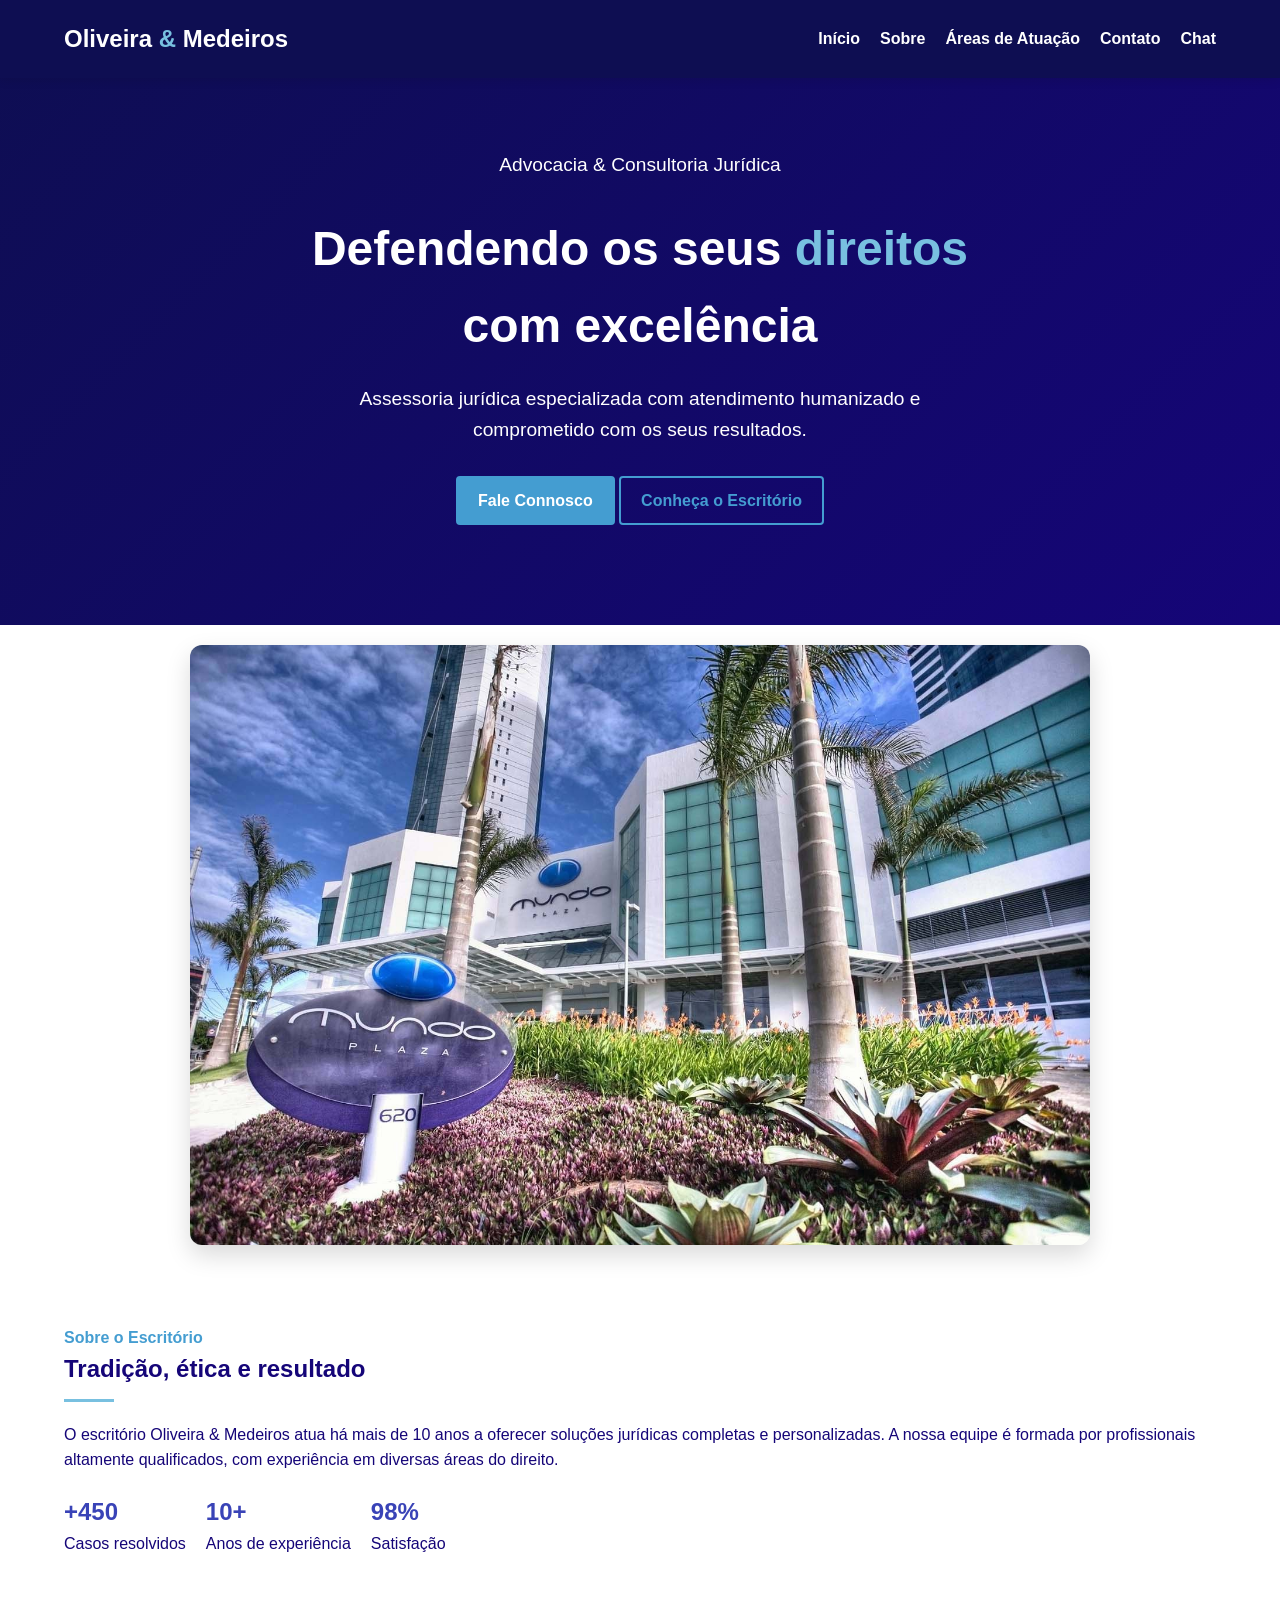
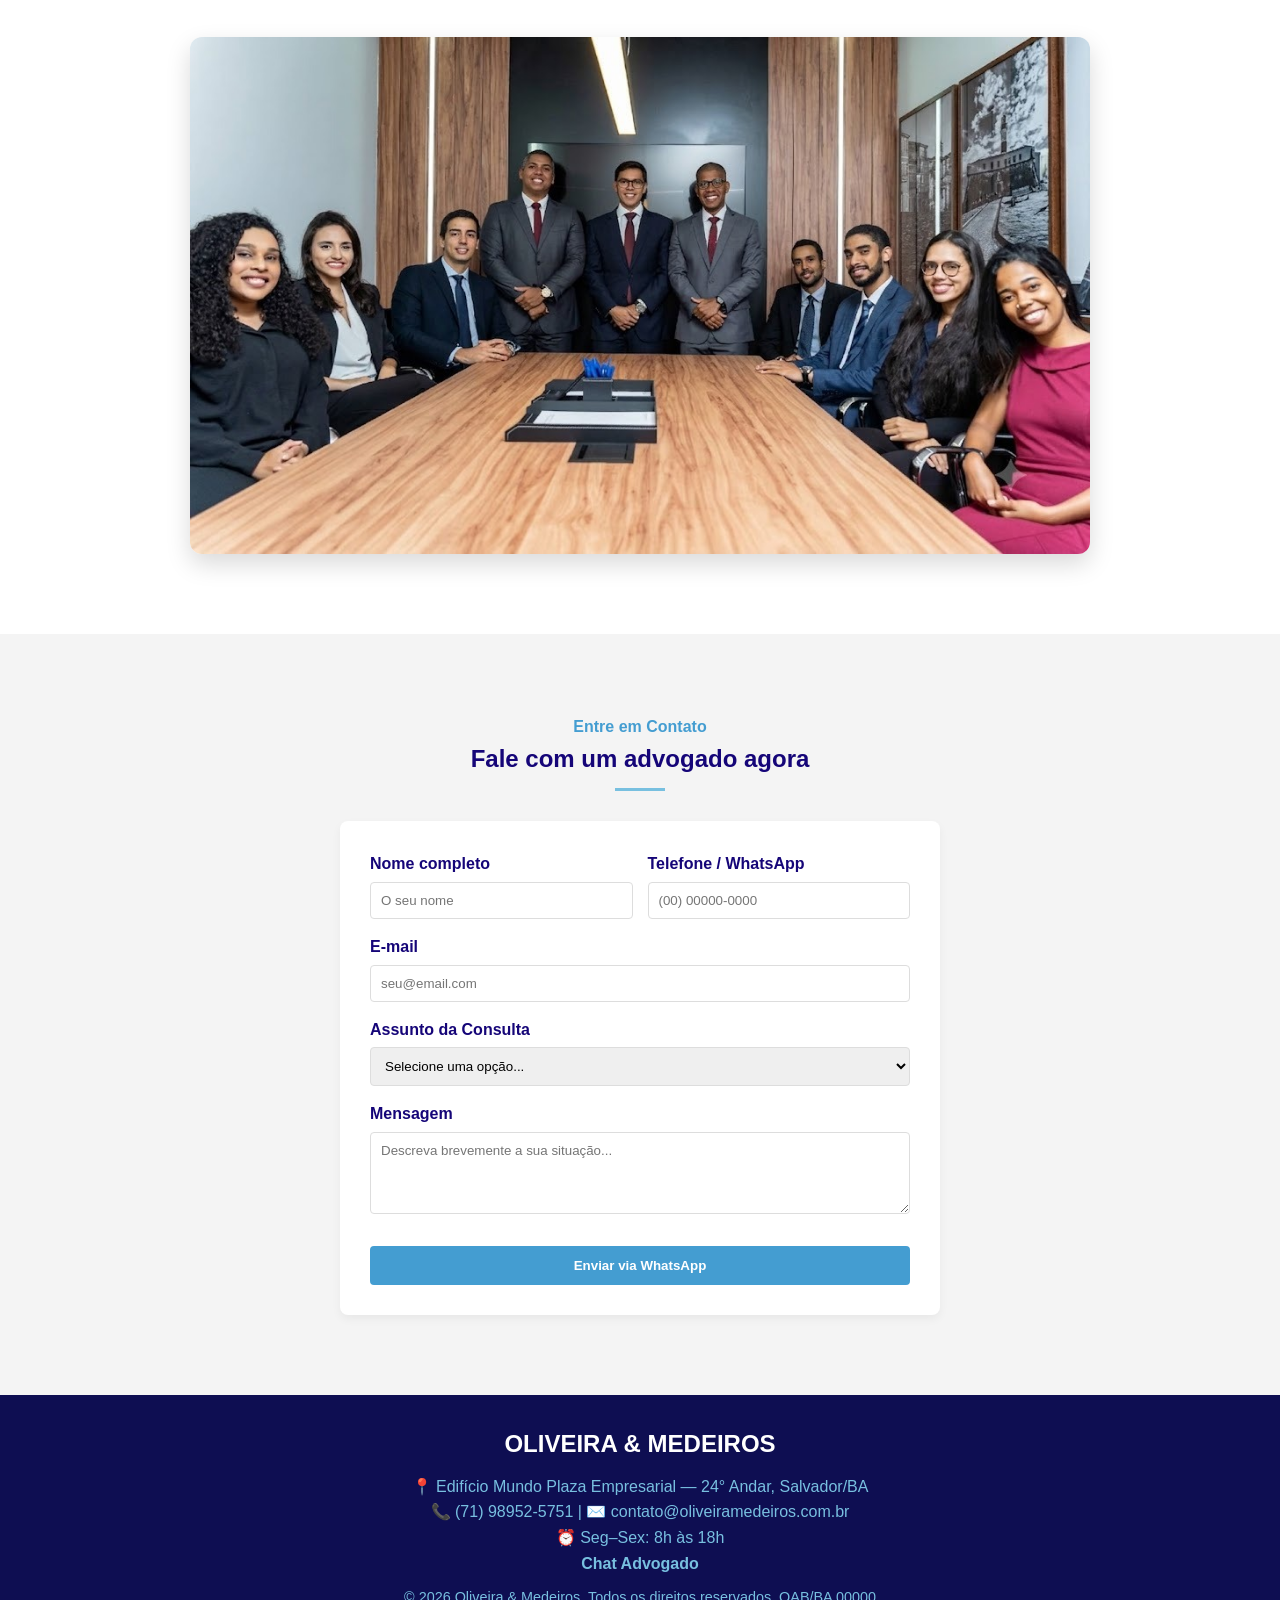
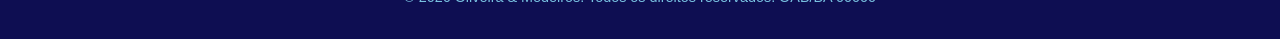
==== commit d7bb5d33: "Adicionado li chat cliente e chat advogado além do scroll no css" ====
--- a/index.html
+++ b/index.html
@@ -17,8 +17,9 @@
     <ul id="nav-list">
       <li><a href="#hero" class="nav-link">Início</a></li>
       <li><a href="#sobre" class="nav-link">Sobre</a></li>
-      <li><a href="#contato" class="nav-link">Contato</a></li>
-      <li><a href="areas.html" class="nav-link text-sky">Áreas de Atuação</a></li>
+      <li><a href="areas.html" class="nav-link">Áreas de Atuação</a></li>
+       <li><a href="#contato" class="nav-link">Contato</a></li>
+      <li><a href="chatclient.html" class="nav-link">Chat</a></li>
     </ul>
   </nav>
 
@@ -105,6 +106,7 @@
       📞 (71) 98952-5751 | ✉️ contato@oliveiramedeiros.com.br<br>
       ⏰ Seg–Sex: 8h às 18h
     </div>
+    <div><a href="chatadvogado.html" class="nav-link text-sky">Chat Advogado</a></div>
     <div class="footer-copy">© 2026 Oliveira & Medeiros. Todos os direitos reservados. OAB/BA 00000</div>
   </footer>
 
--- a/style.css
+++ b/style.css
@@ -20,8 +20,9 @@
   padding: 0;
   box-sizing: border-box;
   font-family: sans-serif;
-  scroll-behavior: smooth;
-}
+  scrollbar-color: var(--deep-twilight) var(--cinza-claro);
+}
+
 
 body {
   color: var(--navy);
@@ -279,7 +280,7 @@
 }
 
 .footer-copy {
-  margin-top: 20px;
+  margin-top: 10px;
   font-size: 0.9em;
 }
 
